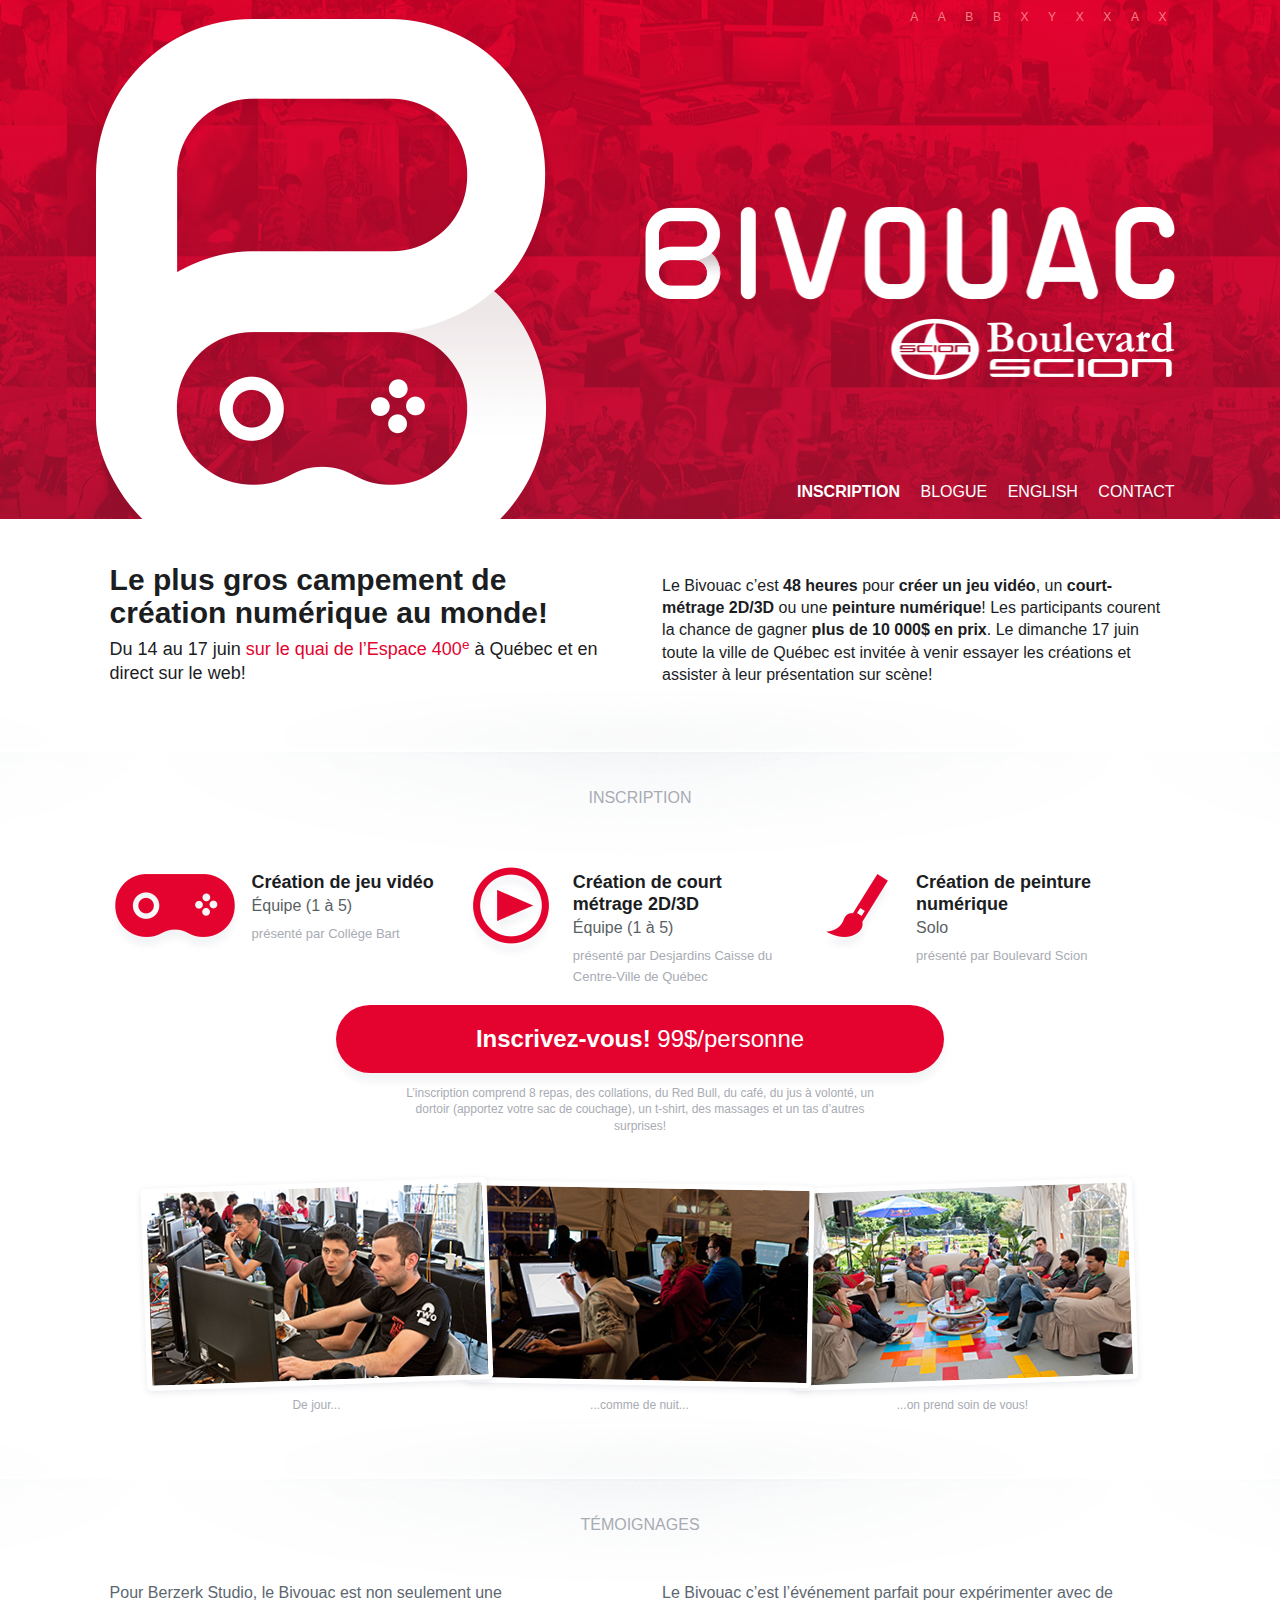
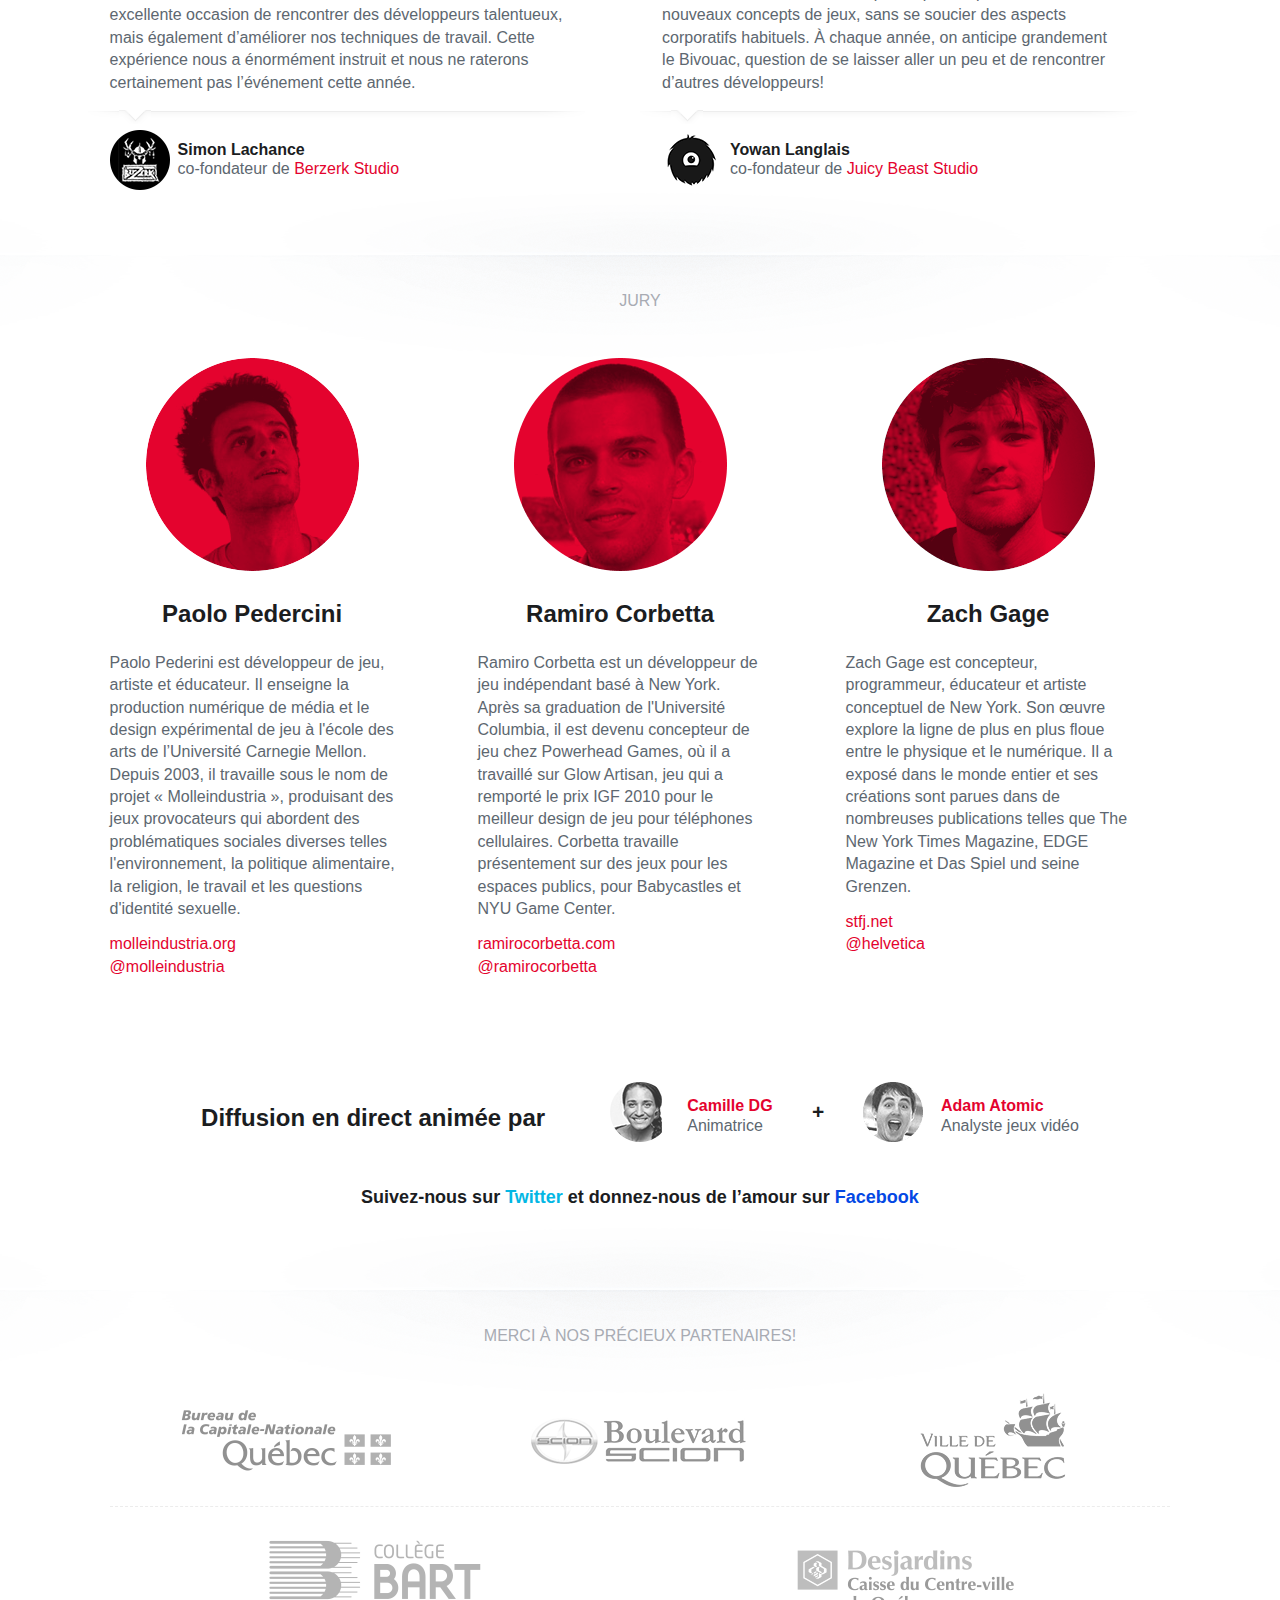
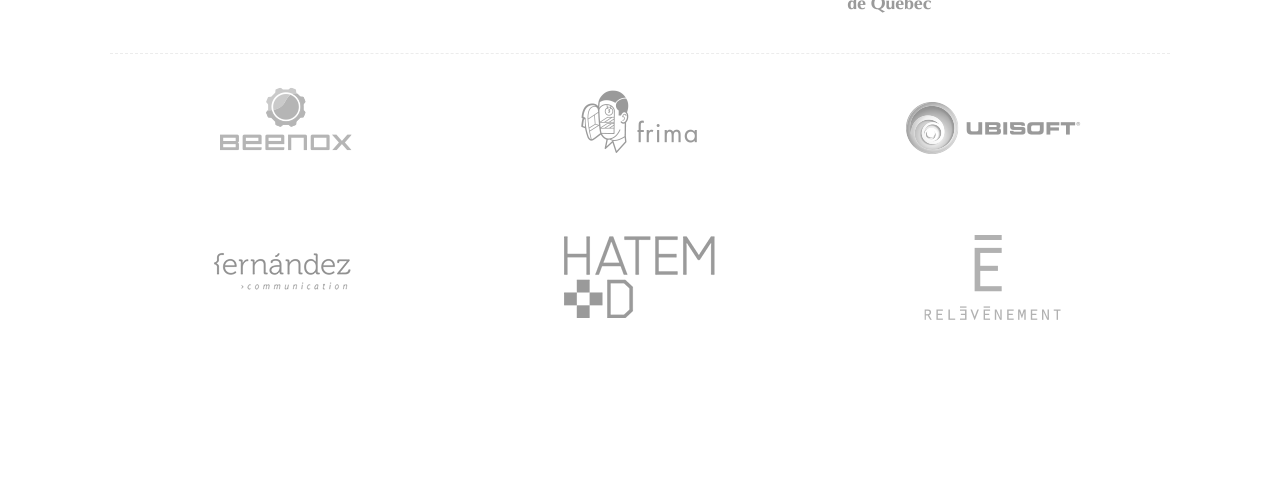
==== index.html @ 8707382c "Add & link scripts.min.js" ====
<!DOCTYPE html>
<!--[if IE 7]><html lang="fr" class="ie7"><![endif]-->
<!--[if gt IE 7]><html lang="fr"><![endif]-->
<!--[if !IE]><!--><html lang="fr"><!-- <![endif]-->
  <head>
    <script>
      // http://www.quirksmode.org/js/cookies.html#script
      function writeCookie(a,b,c){if(c){var d=new Date;d.setTime(d.getTime()+c*24*60*60*1e3);var e="; expires="+d.toGMTString()}else var e="";document.cookie=a+"="+b+e+"; path=/"}function readCookie(a){var b=a+"=",c=document.cookie.split(";");for(var d=0;d<c.length;d++){var e=c[d];while(e.charAt(0)==" ")e=e.substring(1,e.length);if(e.indexOf(b)==0)return e.substring(b.length,e.length)}}

      if (location.search.indexOf('locale=fr') > -1) {
        writeCookie('lang', 'fr', 500)
        location.href = '/'
      } else if (readCookie('lang') == 'en') {
        location.href = '/en'
      }
    </script>
    <meta charset="utf-8">
    <title>Bivouac Boulevard Scion</title>
    <meta property="og:title" content="Bivouac Boulevard Scion">
    <meta property="og:image" content="http://www.bivouacurbain.com/images/opengraph-logo.png">
    <meta property="og:description" content="Le plus gros campement de création numérique au monde!">
    <meta name="description" content="48 heures pour créer un jeu vidéo, un court-métrage 2D/3D ou une peinture numérique et courir la chance de gagner plus de 10 000 en prix.">
    <meta name="viewport" content="width=device-width,minimum-scale=1,maximum-scale=1">
    <link rel="stylesheet" href="css/styles.css">
    <link rel="shortcut icon" href="favicon.png">
    <script src="http://use.typekit.com/xyj6mgi.js"></script>
    <script>try{Typekit.load();}catch(e){}</script>
    <!--[if lte IE 8]><script type="text/javascript" src="js/modernizr.js"></script><![endif]-->
  </head>
  <body itemscope itemtype="http://schema.org/Event">

    <header>
      <div class="wrap">
        <div class="height-hack"></div>
        <figure><img itemprop="image" src="images/bivouac-logo.png" alt="Bivouac Boulevard Scion"></figure>
        <h1 itemprop="name"><img src="images/bivouac-boulevard-scion.png" alt="Bivouac Boulevard Scion"></h1>
        <nav>
          <ul>
            <li><a href="#inscription">Inscription</a></li>
            <li><a href="http://blog.bivouacurbain.com">Blogue</a></li>
            <li><a href="en/">English</a></li>
            <li><a href="mailto:plehoux@gmail.com">Contact</a></li>
          </ul>
        </nav>
      </div>
    </header>

    <section id="intro" itemprop="description">
      <div class="wrap">
        <div class="col col-2">
          <strong>Le plus gros campement de création numérique au monde!</strong>
            Du <time itemprop="startDate" datetime="2012-06-14T17:00-04:00">14</time>
            au <time itemprop="endDate" datetime="2012-06-17T12:00-04:00">17 juin</time>
            <span itemprop="location" itemscope itemtype="http://schema.org/Place">
              <a itemprop="maps" href="http://maps.google.com/maps/place?cid=9473829206945049037">
                sur le quai de l’<span itemprop="name">Espace 400<sup>e</sup></span>
              </a> à
              <span itemprop="address" itemscope itemtype="http://schema.org/PostalAddress">
                <span itemprop="addressRegion">Québec</span>
              </span>
            </span> et en direct sur le web!
        </div>
        <p class="col col-2">
          Le Bivouac c’est <b>48 heures</b> pour <b>créer un jeu vidéo</b>, un <b>court-métrage 2D/3D</b> ou une <b>peinture numérique</b>! Les participants courent la chance de gagner <b>plus de 10 000$ en prix</b>. Le dimanche 17 juin toute la ville de Québec est invitée à venir essayer les créations et assister à leur présentation sur scène!
        </p>
      </div>
    </section>

    <section id="inscription">
      <div class="wrap">
        <h2>Inscription</h2>
        <ol>
          <li id="game" class="col col-3">
              <h3>Création de jeu vidéo <small>Équipe (1 à 5)</small></h3>
              <span>présenté par Collège Bart</span>
          </li>
          <li id="animation" class="col col-3">
            <h3>Création de court métrage 2D/3D <small>Équipe (1 à 5)</small></h3>
            <span>présenté par Desjardins Caisse du Centre-Ville de Québec</span>
          </li>
          <li id="painting" class="col col-3">
            <h3>Création de peinture numérique <small>Solo</small></h3>
            <span>présenté par Boulevard Scion</span>
          </li>
        </ol>
        <a href="http://bivouac2012.eventbrite.ca/" target="_blank"><strong>Inscrivez-vous!</strong> 99$/personne</a>
        <small>L’inscription comprend 8 repas, des collations, du Red Bull, du café, du jus à volonté, un dortoir (apportez votre sac de couchage), un t-shirt, des massages et un tas d’autres surprises!</small>
        <div id="photos">
          <figure class="col col-3">
            <img src="photos/de-jour.jpg" alt="Bivouac de jour">
            <figcaption>De jour...</figcaption>
          </figure>
          <figure class="col col-3">
            <img src="photos/de-nuit.jpg" alt="Bivouac de nuit">
            <figcaption>...comme de nuit...</figcaption>
          </figure>
          <figure class="col col-3">
            <img src="photos/zone-repos.jpg" alt="La zone de repos 2011">
            <figcaption>...on prend soin de vous!</figcaption>
          </figure>
        </div>
      </div>
    </section>

    <section id="testimonials">
      <div class="wrap">
        <h2>Témoignages</h2>
        <blockquote class="col col-2">
          Pour Berzerk Studio, le Bivouac est non seulement une excellente occasion de rencontrer des développeurs talentueux, mais également d’améliorer nos techniques de travail. Cette expérience nous a énormément instruit et nous ne raterons certainement pas l’événement cette année.
          <div>
            <img src="images/berzerk-studio.png" alt="Berzerk Studio">
            <p>
              <span>Simon Lachance</span>
              co-fondateur de <a href="http://www.berzerk-land.com/">Berzerk Studio</a>
            </p>
          </div>
        </blockquote>
        <blockquote class="col col-2">
          Le Bivouac c’est l’événement parfait pour expérimenter avec de nouveaux concepts de jeux, sans se soucier des aspects corporatifs habituels. À chaque année, on anticipe grandement le Bivouac, question de se laisser aller un peu et de rencontrer d’autres développeurs!
          <div>
            <img src="images/juicy-beast-studio.png" alt="Juicy Beast Studio">
            <p>
              <span>Yowan Langlais</span>
              co-fondateur de <a href="http://www.juicybeast.com/">Juicy Beast Studio</a>
            </p>
          </div>
        </blockquote>
      </div>
    </section>

    <section id="judges">
      <div class="wrap">
        <h2>Jury</h2>
        <figure class="col col-3" itemprop="attendees" itemscope itemtype="http://schema.org/Person">
          <img itemprop="image" src="images/paolo-pedercini.png" alt="Paolo Pedercini">
          <figcaption>
            <h3 itemprop="name">
              <span itemprop="givenName">Paolo</span>
              <span itemprop="familyName">Pedercini</span>
            </h3>
            <p itemprop="description">Paolo Pederini est
              <span itemprop="jobTitle">développeur de jeu, artiste et éducateur</span>.
              Il enseigne la production numérique de média et le design expérimental de jeu à
              <span itemprop="worksFor" itemscope itemtype="http://schema.org/CollegeOrUniversity">
                l'école des arts de <span itemprop="name">l’Université Carnegie Mellon</span></span>.
              Depuis 2003, il travaille sous le nom de projet « Molleindustria », produisant des jeux provocateurs qui abordent des problématiques sociales diverses telles l'environnement, la politique alimentaire, la religion, le travail et les questions d'identité sexuelle.
            </p>
            <a itemprop="url" href="http://molleindustria.org">molleindustria.org</a>
            <a href="http://twitter.com/molleindustria">@molleindustria</a>
          </figcaption>
        </figure>
        <figure class="col col-3" itemprop="attendees" itemscope itemtype="http://schema.org/Person">
          <img itemprop="image" src="images/ramiro-corbetta.png" alt="Ramiro Corbetta">
          <figcaption>
            <h3 itemprop="name">
              <span itemprop="givenName">Ramiro</span>
              <span itemprop="familyName">Corbetta</span>
            </h3>
            <p itemprop="description">
              Ramiro Corbetta est un <span itemprop="jobTitle">développeur de jeu</span> indépendant basé à
              <span itemprop="workLocation" itemscope itemtype="http://schema.org/PostalAddress">
                <span itemprop="addressLocality">New York</span></span>.
              Après sa graduation de
              <span itemprop="alumniOf" itemscope itemtype="http://schema.org/CollegeOrUniversity">
                <span itemprop="name">l'Université Columbia</span></span>,
              il est devenu concepteur de jeu chez Powerhead Games, où il a travaillé sur Glow Artisan, jeu qui a remporté le prix <span itemprop="awards">IGF 2010 pour le meilleur design de jeu pour téléphones cellulaires</span>.
              Corbetta travaille présentement sur des jeux pour les espaces publics, pour Babycastles et NYU Game Center.
            </p>
            <a itemprop="url" href="http://www.ramirocorbetta.com">ramirocorbetta.com</a>
            <a href="http://twitter.com/ramirocorbetta">@ramirocorbetta</a>
          </figcaption>
        </figure>
        <figure class="col col-3" itemprop="attendees" itemscope itemtype="http://schema.org/Person">
          <img itemprop="image" src="images/zach-gage.png" alt="Zach Gage">
          <figcaption>
            <h3 itemprop="name">
              <span itemprop="givenName">Zach</span>
              <span itemprop="familyName">Gage</span>
            </h3>
            <p itemprop="description">
              Zach Gage est <span itemprop="jobTitle">concepteur, programmeur, éducateur et artiste conceptuel</span> de
              <span itemprop="workLocation" itemscope itemtype="http://schema.org/PostalAddress">
                <span itemprop="addressLocality">New York</span></span>.
              Son œuvre explore la ligne de plus en plus floue entre le physique et le numérique. Il a exposé dans le monde entier et ses créations sont parues dans de nombreuses publications telles que The New York Times Magazine, EDGE Magazine et Das Spiel und seine Grenzen.
            </p>
            <a itemprop="url" href="http://stfj.net">stfj.net</a>
            <a href="http://twitter.com/helvetica">@helvetica</a>
          </figcaption>
        </figure>
        <div class="col">
          <span>Diffusion en direct animée par</span>
          <ul>
            <li>
              <img src="images/camille-dg.png" alt="Camille DG">
              <h3><a href="http://camilledg.com/">Camille DG</a> <small>Animatrice</small></h3>
            </li>
            <li>
              <img src="images/adam-atomic.png" alt="Adam Atomic">
              <h3><a href="http://www.adamatomic.com/">Adam Atomic</a> <small>Analyste jeux vidéo</small></h3>
            </li>
          </ul>
        </div>
        <p class="social">Suivez-nous sur <a href="http://twitter.com/bivouacurbain" class="tw">Twitter</a> et donnez-nous de l’amour sur <a href="https://www.facebook.com/Bivouacurbain" class="fb">Facebook</a></p>
      </div>
    </section>

    <section id="sponsors">
      <div class="wrap">
        <h2>Merci à nos précieux partenaires!</h2>
        <ul class="first">
          <li><a href="http://www.bcn.gouv.qc.ca/"><img data-id="1" src="images/sponsors/bureau-quebec.png" alt="Bureau de la Capitale-Nationale"></a></li>
          <li><a href="http://www.boulevardscion.com/"><img data-id="2" src="images/sponsors/boulevard-scion.png" alt="Boulevard Scion"></a></li>
          <li><a href="http://www.ville.quebec.qc.ca/"><img data-id="3" src="images/sponsors/ville-quebec.png" alt="Ville de Québec"></a></li>
        </ul>
        <ul class="second">
          <li><a href="http://www.bart.qc.ca/"><img data-id="4" src="images/sponsors/college-bart.png" alt="Collège Bart"></a></li>
          <li><a href="http://www.desjardins.com/fr/"><img data-id="5" src="images/sponsors/desjardins.png" alt="Desjardins Caisse du Centre-Ville de Québec"></a></li>
        </ul>
        <ul class="third">
          <li><a href="http://www.beenox.com/fr"><img data-id="6" src="images/sponsors/beenox.png" alt="Beenox"></a></li>
          <li><a href="http://frimastudio.com/fr"><img data-id="7" src="images/sponsors/frima.png" alt="Frima"></a></li>
          <li><a href="http://www.ubi.com/frca/"><img data-id="8" src="images/sponsors/ubisoft.png" alt="Ubisoft"></a></li>
          <!-- <li><a href="http://www.cegep-matane.qc.ca/"><img data-id="9" src="images/sponsors/cegep-matane.png" alt="Cégep de Matane"></a></li> -->
          <li><a href="http://www.fernandezcom.ca/"><img data-id="10" src="images/sponsors/fernandez.png" alt="Fernandez"></a></li>
          <li><a href="http://www.hatem.ca/"><img data-id="11" src="images/sponsors/hatem.png" alt="Hatem+D"></a></li>
          <li><a href="http://relevenement.com/"><img data-id="12" src="images/sponsors/relevenement.png" alt="Relèvénement"></a></li>
          <!-- <li><a href="http://www.osullivan-quebec.qc.ca/"><img data-id="13" src="images/sponsors/osullivan.png" alt="Collège O’Sullivan"></a></li> -->
        </ul>
      </div>
    </section>

    <!--[if !IE]><!--><script>(function(){
      window.scrollTo(0, 1)
      if('ontouchend' in window || !navigator.userAgent.match('WebKit'))return;[
        '//ajax.googleapis.com/ajax/libs/jquery/1.7.1/jquery.min.js',
        'js/scripts.min.js'
      ].forEach(function(s){document.write('<script src='+s+'><\/script>')})
    })()</script><!--<![endif]-->

    <script type="text/javascript">
      var _gaq = _gaq || [];
      _gaq.push(['_setAccount', 'UA-7219624-2']);
      _gaq.push(['_trackPageview']);
      (function() {
        var ga = document.createElement('script'); ga.type = 'text/javascript'; ga.async = true;
        ga.src = ('https:' == document.location.protocol ? 'https://ssl' : 'http://www') + '.google-analytics.com/ga.js';
        var s = document.getElementsByTagName('script')[0]; s.parentNode.insertBefore(ga, s);
      })();
    </script>
  </body>
</html>
---- css/styles.css ----
article,
aside,
canvas,
details,
figcaption,
figure,
footer,
header,
hgroup,
menu,
nav,
section,
summary {
  display: block;
}
fieldset,
input,
select,
button,
textarea,
figure {
  margin: 0;
  font-size: 100%;
  max-width: 100%;
}
fieldset,
legend,
a img {
  padding: 0;
  border: 0;
}
time {
  display: inline;
}
body {
  margin: 0;
}
a {
  text-decoration: none;
}
-moz-document url-prefix() a:active {
  outline: 0;
}
[tabindex]:not(a) {
  outline: 0;
}
ul {
  padding: 0;
}
h1,
h2,
h3,
h4 {
  text-rendering: optimizeLegibility;
}
sub,
sup {
  font-size: 75%;
  line-height: 0;
  position: relative;
  vertical-align: baseline;
}
sup {
  top: -0.5em;
}
sub {
  bottom: -0.25em;
}
address {
  font-style: normal;
}
.clear:after {
  content: '';
  display: block;
  clear: both;
}
.clear {
  zoom: 1;
}
.shy {
  position: absolute;
  left: -9999px;
}
.inline-block {
  display: inline-block;
  *display: inline;
  zoom: 1;
  margin-right: -4px;
}
* {
  -webkit-box-sizing: border-box;
  -moz-box-sizing: border-box;
  box-sizing: border-box;
}
html {
  font-size: 62.5%;
  height: 100%;
}
body {
  font-size: 16px;
  font-size: 1.6rem;
  -webkit-hyphens: auto;
  -webkit-hyphenate-limit-before: 3;
  -webkit-hyphenate-limit-after: 5;
}
body,
legend,
input,
textarea,
button {
  font-family: 'pt-sans', 'Helvetica Neue', 'Arial', 'sans-serif';
  line-height: 1.4;
  color: #5d6770;
}
a:link,
a:visited {
  color: #e4032e;
}
a:focus,
a:hover {
  color: #e4032e;
  text-decoration: underline;
}
p,
ul,
ol,
dl,
blockquote,
table,
figure {
  margin: 0.8em 0;
}
.clearfix:after,
.wrap:after,
ol:after,
#testimonials blockquote div:after,
#judges div.col:after,
#sponsors ul:after {
  display: block;
  content: '';
  clear: both;
}
.newline:after,
#judges figure a:after {
  content: '\A';
  white-space: pre;
}
::selection {
  color: #fff;
  background-color: #e4032e;
}
::moz-selection {
  color: #fff;
  background-color: #e4032e;
}
hgroup > :first-child {
  margin-bottom: 0.3em;
}
hgroup > :first-child + * {
  margin-top: 0.3em;
}
h1,
h2,
h3,
h4 {
  line-height: 1.1;
}
h1 {
  color: #1b1d1f;
  font-size: 32px;
  font-size: 3.2rem;
  margin: 0;
}
h2 {
  color: #a8abb3;
  font-size: 16px;
  font-size: 1.6rem;
  font-weight: 300;
  text-transform: uppercase;
  text-align: center;
  padding: 0 0 3em;
  margin: 0;
}
h3 {
  color: #1b1d1f;
  font-size: 24px;
  font-size: 2.4rem;
  margin: 1em 0;
}
.wrap {
  position: relative;
  max-width: 1105px;
  margin: 0 auto;
}
section {
  position: relative;
  padding: 2.75em 0 3.65em;
}
section:before {
  z-index: -1;
  display: block;
  content: '';
  position: absolute;
  top: -55px;
  left: 0;
  width: 100%;
  height: 165px;
  background: url("../images/fold.png") center top repeat;
}
ul,
ol {
  margin: 0;
  padding: 0;
}
li {
  list-style-type: none;
  display: inline;
}
.dark {
  color: #1b1d1f;
}
.col {
  float: left;
  margin: 0;
  padding: 0 2%;
}
.col-2 {
  width: 50%;
}
.col-3 {
  width: 33.3%;
}
header {
  position: relative;
  overflow: hidden;
  background: #e4032e url("../images/header-bg.png") center bottom repeat;
  background: -webkit-linear-gradient(top, rgba(228,3,46,0.20), rgba(50,64,79,0.20)), url("../images/header-bg.png") center bottom repeat, #e4032e;
}
header ::selection {
  background-color: #000;
}
header ::moz-selection {
  background-color: #000;
}
header a:link,
header a:visited {
  color: #fff;
}
header a:focus,
header a:link:hover {
  color: #fff;
}
header .wrap {
  position: relative;
}
header .height-hack {
  padding: 47% 0 0;
}
header figure {
  position: absolute;
  left: 0;
  bottom: -61px;
  margin: 0;
  width: 42.171945701%;
  max-width: 466px;
}
header figure img {
  display: block;
  width: 100%;
}
header figure .key {
  position: absolute;
  display: block;
  width: 19px;
  height: 19px;
  border-radius: 19px;
  -moz-border-radius: 19px;
}
header figure .key:nth-child(2) {
  bottom: 32.5%;
  right: 31.6%;
}
header figure .key:nth-child(3) {
  bottom: 29.3%;
  right: 27.9%;
}
header figure .key:nth-child(4) {
  bottom: 26.3%;
  right: 31.6%;
}
header figure .key:nth-child(5) {
  bottom: 29.3%;
  right: 35.4%;
}
header h1 {
  position: absolute;
  bottom: 132px;
  right: 18px;
  width: 50%;
  max-width: 530px;
}
header h1 img {
  width: 100%;
}
header nav {
  position: absolute;
  bottom: 1em;
  right: 18px;
  text-transform: uppercase;
}
header nav li:first-child {
  font-weight: 700;
}
header nav li + li {
  margin: 0 0 0 1em;
}
header nav li a {
  padding-bottom: 1em;
  -webkit-transition: padding 0.1s;
  -moz-transition: padding 0.1s;
  -ms-transition: padding 0.1s;
  -o-transition: padding 0.1s;
  transition: padding 0.1s;
}
header nav li a:hover,
header nav li a:focus {
  border-bottom: 3px solid #fff;
  padding-bottom: 0.875em;
  text-decoration: none;
}
header .hint {
  position: absolute;
  top: 5px;
  right: 18px;
  opacity: 0.9;
}
header .hint li {
  display: block;
  float: left;
  width: 24px;
  height: 24px;
  line-height: 24px;
  color: #ff8a8a;
  font-size: 12px;
  font-size: 1.2rem;
  text-align: center;
  border-radius: 24px;
  -moz-border-radius: 24px;
}
header .hint li.valid {
  background-color: #fff;
  color: #e4032e;
}
header .hint li + li {
  margin: 0 0 0 0.3em;
}
#intro {
  color: #1b1d1f;
}
#intro:before,
#intro:after {
  display: none;
}
#intro div.col {
  display: block;
  font-size: 18px;
  font-size: 1.8rem;
  line-height: 1.3;
  font-weight: 400;
}
#intro div.col strong {
  display: block;
  padding: 0 1.5em 0.3em 0;
  font-size: 30px;
  font-size: 3rem;
  font-weight: 700;
  line-height: 1.1;
}
#intro p {
  padding-top: 0.7em;
  padding-right: 2em;
}
#inscription ol,
#registration ol {
  padding: 0 2%;
  -webkit-hyphens: none;
  -moz-hyphens: none;
  -ms-hyphens: none;
  -o-hyphens: none;
  hyphens: none;
}
#inscription li,
#registration li {
  float: left;
  font-size: 18px;
  font-size: 1.8rem;
  line-height: 1.2;
  color: #1b1d1f;
  font-weight: 700;
  padding: 1em 2em 0;
}
#inscription li h3,
#registration li h3 {
  font-size: 18px;
  font-size: 1.8rem;
  line-height: 1.2;
  padding: 0;
  margin: 0;
}
#inscription li h3 small,
#registration li h3 small {
  font-size: 16px;
  font-size: 1.6rem;
  line-height: 1.5;
  color: #5a5f65;
  display: block;
  font-weight: 400;
  margin-bottom: 0.25em;
}
#inscription li span,
#registration li span {
  color: #a8abb3;
  font-size: 13px;
  font-size: 1.3rem;
  font-weight: 400;
}
#inscription #game,
#registration #game {
  height: 97px;
  padding-left: 142px;
  padding-right: 0;
  background: url("../images/video-game.png") left top no-repeat;
}
#inscription #animation,
#registration #animation {
  height: 103px;
  padding-left: 110px;
  background: url("../images/animation.png") left top no-repeat;
}
#inscription #painting,
#registration #painting {
  height: 97px;
  padding-left: 100px;
  background: url("../images/paint.png") left top no-repeat;
}
#inscription a,
#registration a {
  display: block;
  width: 55%;
  margin: 2em auto 0;
  color: #fff;
  font-size: 24px;
  font-size: 2.4rem;
  text-align: center;
  padding: 0.7em 0;
  background-color: #e4032e;
  border-radius: 65px;
  -moz-border-radius: 65px;
  -webkit-box-shadow: 0 9px 7px rgba(27,42,78,0.05);
  -moz-box-shadow: 0 9px 7px rgba(27,42,78,0.05);
  -ms-box-shadow: 0 9px 7px rgba(27,42,78,0.05);
  -o-box-shadow: 0 9px 7px rgba(27,42,78,0.05);
  box-shadow: 0 9px 7px rgba(27,42,78,0.05);
  -webkit-transition: all 0.1s ease;
  -moz-transition: all 0.1s ease;
  -ms-transition: all 0.1s ease;
  -o-transition: all 0.1s ease;
  transition: all 0.1s ease;
}
#inscription a:hover,
#registration a:hover,
#inscription a:focus,
#registration a:focus {
  width: 58%;
  background-color: #ec0f39;
  text-decoration: none;
}
#inscription .wrap > small,
#registration .wrap > small,
#inscription figcaption,
#registration figcaption {
  display: block;
  width: 55%;
  margin: 0 auto;
  color: #a8abb3;
  font-size: 12px;
  font-size: 1.2rem;
  text-align: center;
  padding: 1em 5em 0;
}
#inscription #photos,
#registration #photos {
  padding: 3em 0 0;
}
#inscription figure,
#registration figure {
  padding: 0 1%;
  position: relative;
}
#inscription figure img,
#registration figure img {
  display: block;
  width: 100%;
  max-width: 360px;
  margin: 0 auto;
  border: solid 5px #fff;
  border-radius: 5px;
  -webkit-box-shadow: 0 2px 7px rgba(27,42,78,0.10);
}
#inscription figure figcaption,
#registration figure figcaption {
  width: 100%;
}
#inscription figure:nth-child(1),
#registration figure:nth-child(1) {
  z-index: 2;
  position: relative;
  left: 45px;
}
#inscription figure:nth-child(1) img,
#registration figure:nth-child(1) img {
  -webkit-transform: rotate(-2deg);
}
#inscription figure:nth-child(2) img,
#registration figure:nth-child(2) img {
  -webkit-transform: rotate(1deg);
}
#inscription figure:nth-child(3),
#registration figure:nth-child(3) {
  z-index: -1;
  position: relative;
  left: -45px;
}
#inscription figure:nth-child(3) img,
#registration figure:nth-child(3) img {
  -webkit-transform: rotate(-2deg);
}
#testimonials blockquote {
  position: relative;
  padding-right: 4.6em;
  background: url("../images/blockquote-bg.png") left bottom no-repeat;
  -webkit-background-size: 90% 79px;
  -moz-background-size: 90% 79px;
  -ms-background-size: 90% 79px;
  -o-background-size: 90% 79px;
  background-size: 90% 79px;
}
#testimonials blockquote:after {
  position: absolute;
  left: 31px;
  bottom: 60px;
  content: url("../images/blockquote-arrow.png");
}
#testimonials blockquote div {
  padding: 2.25em 0 0;
}
#testimonials blockquote img,
#testimonials blockquote p {
  float: left;
  margin: 0;
}
#testimonials blockquote p {
  padding: 0.75em 0 0 0.5em;
}
#testimonials blockquote span {
  display: block;
  line-height: 1;
  font-weight: 700;
  color: #1b1d1f;
}
#judges figure {
  padding-right: 5.5%;
  text-align: center;
}
#judges figure p,
#judges figure a {
  display: block;
  text-align: left;
}
#judges div.col {
  color: #1b1d1f;
  padding-top: 5.5em;
  float: none;
  clear: left;
  margin: 0 auto;
  text-align: center;
}
#judges div.col span {
  font-size: 24px;
  font-size: 2.4rem;
  font-weight: 700;
  padding: 0.5em 0 0;
}
#judges div.col ul,
#judges div.col li {
  display: inline-block;
  text-align: left;
}
#judges div.col ul {
  padding: 0 0 0 3.75em;
}
#judges div.col li {
  position: relative;
  top: 1em;
}
#judges div.col li + li {
  position: relative;
  padding: 0 0 0 5.4em;
}
#judges div.col li + li:after {
  display: block;
  content: '+';
  position: absolute;
  top: 50%;
  left: 35px;
  font-weight: 700;
  font-size: 21px;
  font-size: 2.1rem;
  line-height: 0;
}
#judges div.col h3 {
  margin: 0;
  float: left;
  font-size: 16px;
  font-size: 1.6rem;
  line-height: 1.25;
  padding: 0.85em 0 0 1.1em;
}
#judges div.col small {
  display: block;
  color: #5d6770;
  font-weight: 400;
  font-size: 16px;
  font-size: 1.6rem;
}
#judges div.col img {
  float: left;
}
#judges .social {
  clear: left;
  font-size: 18px;
  font-size: 1.8rem;
  font-weight: 700;
  color: #1b1d1f;
  text-align: center;
  padding: 2em 0 0;
}
#judges .tw {
  color: #03b7e4;
}
#judges .fb {
  color: #0348e4;
}
#sponsors {
  padding-bottom: 180px;
}
#sponsors ul {
  margin: 0 2%;
  padding: 33px 0 13px;
}
#sponsors ul [data-id] {
  position: relative;
}
#sponsors ul [data-id="1"] {
  top: 17px;
}
#sponsors ul [data-id="2"] {
  top: 24px;
}
#sponsors ul [data-id="3"] {
  top: 0;
}
#sponsors ul [data-id="4"] {
  top: 0;
}
#sponsors ul [data-id="5"] {
  top: 10px;
}
#sponsors ul [data-id="6"] {
  top: 0;
}
#sponsors ul [data-id="7"] {
  top: 3px;
}
#sponsors ul [data-id="8"] {
  top: 14px;
}
#sponsors ul [data-id="9"] {
  top: 27px;
}
#sponsors ul [data-id="10"] {
  top: 62px;
}
#sponsors ul [data-id="11"] {
  top: 49px;
}
#sponsors ul [data-id="12"] {
  top: 47px;
}
#sponsors ul [data-id="13"] {
  top: 49px;
}
#sponsors ul + ul {
  border-top: 1px dashed #ececec;
}
#sponsors .first {
  padding-top: 0;
}
#sponsors .first li {
  width: 33.3%;
}
#sponsors .second li {
  width: 50%;
}
#sponsors .third li {
  width: 33.3%;
}
#sponsors li {
  height: 100px;
  float: left;
}
#sponsors a {
  display: block;
  width: 90%;
  margin: 0 auto;
}
#sponsors img {
  display: block;
  max-width: 100%;
  margin: 0 auto;
}
.playing {
  height: 525px;
  padding: 0;
}
.playing .height-hack {
  display: none;
}
.playing .wrap {
  height: 100%;
}
.playing h1,
.playing nav,
.playing .hint {
  opacity: 0;
  -webkit-transition: opacity 0.4s ease-out;
  -moz-transition: opacity 0.4s ease-out;
  -ms-transition: opacity 0.4s ease-out;
  -o-transition: opacity 0.4s ease-out;
  transition: opacity 0.4s ease-out;
}
.score,
.score-increment {
  position: absolute;
  bottom: 5px;
  left: 10px;
  color: #fff;
  font-size: 22px;
  font-size: 2.2rem;
  font-weight: 700;
}
.score-increment {
  bottom: 25px;
  left: 56px;
  -webkit-transition: bottom 0.4s ease-out, opacity 0.4s ease-out;
  -moz-transition: bottom 0.4s ease-out, opacity 0.4s ease-out;
  -ms-transition: bottom 0.4s ease-out, opacity 0.4s ease-out;
  -o-transition: bottom 0.4s ease-out, opacity 0.4s ease-out;
  transition: bottom 0.4s ease-out, opacity 0.4s ease-out;
}
.score-increment.animate {
  bottom: 75px;
  opacity: 0;
}
.ship {
  width: 466px;
  -webkit-transition: -webkit-transform 0.4s ease-out;
  -moz-transition: -moz-transform 0.4s ease-out;
  -ms-transition: -ms-transform 0.4s ease-out;
  -o-transition: -o-transform 0.4s ease-out;
  transition: transform 0.4s ease-out;
  -webkit-transform: rotate(-90deg) scale(0.3) translate3d(-560px, 0, 0);
  -moz-transform: rotate(-90deg) scale(0.3) translateX(-560px);
  -ms-transform: rotate(-90deg) scale(0.3) translateX(-560px);
  -o-transform: rotate(-90deg) scale(0.3) translateX(-560px);
  transform: rotate(-90deg) scale(0.3) translateX(-560px);
}
.ship img {
  -webkit-transform: translate3d(0, 0, 0);
  -moz-transform: translateX(0);
  -ms-transform: translateX(0);
  -o-transform: translateX(0);
  transform: translateX(0);
}
.ship .bullet {
  position: absolute;
  top: 50%;
  left: 80%;
  display: block;
  width: 125px;
  height: 20px;
  background-color: #fff;
  margin: -20px 0 0 0;
  border-radius: 20px;
  -moz-border-radius: 20px;
}
.enemies {
  position: relative;
  width: 700px;
  margin: 0 auto;
}
.enemy {
  display: block;
  width: 60px;
  height: 60px;
  float: left;
  margin: 5px 3px;
  background: url("../images/enemies.spr.png") left top no-repeat;
  -webkit-transform: scale(1);
  -moz-transform: scale(1);
  -ms-transform: scale(1);
  -o-transform: scale(1);
  transform: scale(1);
  -webkit-transition: -webkit-transform 0.3s ease-in-out;
  -moz-transition: -moz-transform 0.3s ease-in-out;
  -ms-transition: -ms-transform 0.3s ease-in-out;
  -o-transition: -o-transform 0.3s ease-in-out;
  transition: transform 0.3s ease-in-out;
}
.enemy.hidden {
  -webkit-transform: scale(0);
  -moz-transform: scale(0);
  -ms-transform: scale(0);
  -o-transform: scale(0);
  transform: scale(0);
}
.enemy.paolo {
  background-position: 0 0;
}
.enemy.paolo.dead {
  background-position: 0 -60px;
}
.enemy.ramiro {
  background-position: -60px 0;
}
.enemy.ramiro.dead {
  background-position: -60px -60px;
}
.enemy.zach {
  background-position: -120px 0;
}
.enemy.zach.dead {
  background-position: -120px -60px;
}
.enemy.dead {
  position: relative;
  top: 75px;
  opacity: 0;
  -webkit-transition: top 0.4s ease-in-out, opacity 0.4s ease-out;
  -moz-transition: top 0.4s ease-in-out, opacity 0.4s ease-out;
  -ms-transition: top 0.4s ease-in-out, opacity 0.4s ease-out;
  -o-transition: top 0.4s ease-in-out, opacity 0.4s ease-out;
  transition: top 0.4s ease-in-out, opacity 0.4s ease-out;
}
.end-game {
  position: absolute;
  top: 124px;
  font-size: 38px;
  font-size: 3.8rem;
  color: #fff;
  text-align: center;
  width: 100%;
  -webkit-transition: top 0.4s ease-out, opacity 0.4s ease-out;
  -moz-transition: top 0.4s ease-out, opacity 0.4s ease-out;
  -ms-transition: top 0.4s ease-out, opacity 0.4s ease-out;
  -o-transition: top 0.4s ease-out, opacity 0.4s ease-out;
  transition: top 0.4s ease-out, opacity 0.4s ease-out;
}
.end-game > span {
  font-size: 128px;
  font-size: 12.8rem;
  line-height: 128px;
  font-weight: 700;
}
.end-game p {
  margin: 0;
}
.end-game .social-share {
  position: relative;
  top: 8px;
  left: 50%;
  margin-left: -85px;
  -webkit-transition: top 0.5s ease-out, opacity 0.5s ease-out;
  -moz-transition: top 0.5s ease-out, opacity 0.5s ease-out;
  -ms-transition: top 0.5s ease-out, opacity 0.5s ease-out;
  -o-transition: top 0.5s ease-out, opacity 0.5s ease-out;
  transition: top 0.5s ease-out, opacity 0.5s ease-out;
}
.end-game .social-share * {
  float: left;
}
.end-game .social-share.hidden {
  top: -35px;
  opacity: 0;
}
.end-game.hidden {
  top: 175px;
  opacity: 0;
}
.ie7 .col-2 {
  width: 45%;
}
.ie7 .col-3 {
  width: 25%;
}
.ie7 #inscription .col-3,
.ie7 #registration .col-3 {
  width: 20%;
}
.ie7 #testimonials blockquote {
  width: 40%;
}
.ie7 #judges div.col ul {
  text-align: center;
}
.ie7 #judges div.col li {
  display: inline;
}
@media (max-width: 960px) {
  .wrap {
    min-width: 730px;
  }
  #intro div.col {
    padding-right: 0.9em;
  }
  #intro p {
    padding-right: 1.9em;
  }
  #inscription #game,
  #registration #game {
    padding-left: 100px;
    background-size: 90px;
    width: 35%;
  }
  #inscription #animation,
  #registration #animation {
    padding-left: 73px;
    background-size: 60px;
    width: 32%;
  }
  #inscription #painting,
  #registration #painting {
    padding-left: 65px;
    float: right;
    width: 33%;
    background-size: 48px;
  }
  #inscription #game,
  #registration #game,
  #inscription #animation,
  #registration #animation,
  #inscription #painting,
  #registration #painting {
    background-position: 0 5px;
    padding-right: 0;
  }
  #testimonials blockquote {
    padding-right: 1em;
  }
  #judges img {
    max-width: 200px;
  }
  #judges figure {
    padding-right: 1%;
  }
  #sponsors .wrap {
    width: 99%;
  }
}
@media (max-width: 730px) {
  html {
    font-size: 9px;
  }
  body {
    line-height: 1.5;
  }
  .wrap {
    min-width: 460px;
  }
  .col-2,
  .col-3 {
    width: 100%;
  }
  header figure {
    display: none;
  }
  header .hint {
    display: none;
  }
  header h1 {
    width: 80%;
    top: 10%;
    bottom: auto;
    margin: 0 auto;
  }
  header nav li a:hover,
  header nav li a:focus {
    padding-bottom: 0.95em;
  }
  section:before {
    position: absolute;
    top: -75px;
    left: 0;
    width: 288px;
    height: 192px;
    background: url("../images/side-fold.png") -144px top no-repeat;
    -webkit-background-size: 100%;
  }
  section:after {
    z-index: -1;
    display: block;
    content: '';
    position: absolute;
    top: -75px;
    right: 0;
    width: 288px;
    height: 192px;
    background: url("../images/side-fold.png") 144px top no-repeat;
    -webkit-background-size: 100%;
  }
  #inscription #game,
  #registration #game,
  #inscription #animation,
  #registration #animation,
  #inscription #painting,
  #registration #painting {
    padding-left: 105px;
    width: 100%;
  }
  #inscription #animation,
  #registration #animation {
    position: static;
    left: 0;
    background-position: 14px 10px;
  }
  #inscription #painting,
  #registration #painting {
    float: left;
    background-position: 20px 10px;
  }
  #inscription a,
  #registration a {
    width: 94.5%;
  }
  #inscription a:hover,
  #registration a:hover,
  #inscription a:focus,
  #registration a:focus {
    width: 94.5%;
  }
  #inscription .wrap > small,
  #registration .wrap > small {
    width: 96%;
  }
  #inscription figure,
  #registration figure {
    left: 0 !important;
  }
  #inscription figure img,
  #registration figure img {
    -webkit-transform: rotate(0) !important;
  }
  #inscription figure + figure,
  #registration figure + figure {
    padding-top: 2em;
  }
  #testimonials blockquote img {
    width: 42px;
  }
  #testimonials blockquote div {
    height: 96px;
  }
  #testimonials blockquote p {
    padding-top: 0.5em;
  }
  #testimonials blockquote:after {
    left: 18px;
  }
  #testimonials blockquote + blockquote {
    padding-top: 3em;
  }
  #judges h3 {
    text-align: center;
  }
  #judges figure + figure {
    padding-top: 3em;
  }
  #judges img {
    display: block;
    max-width: 150px;
    margin: 0 auto;
  }
  #judges div.col {
    float: none;
    clear: both;
  }
  #judges div.col span {
    display: block;
    width: 100%;
    text-align: center;
  }
  #judges div.col h3 {
    padding-top: 0.5em;
    text-align: left;
  }
  #judges div.col ul {
    padding-left: 0;
  }
  #judges div.col li img {
    width: 42px;
  }
  #sponsors .first li {
    width: 50%;
  }
  #sponsors .first li:nth-child(3) {
    width: 100%;
  }
  #sponsors .third li {
    width: 50%;
  }
}
@media (max-width: 460px) {
  .wrap {
    width: 90%;
    min-width: inherit;
  }
  .col {
    padding-left: 0 !important;
    padding-right: 0 !important;
  }
  section {
    padding-top: 1.75em;
  }
  header {
    background: #e4032e -webkit-linear-gradient(top, rgba(228,3,46,0.20), rgba(50,64,79,0.20));
  }
  header .height-hack {
    padding: 70% 0 0;
  }
  header h1 {
    top: 25%;
  }
  #intro div.col {
    display: block;
    font-size: 18px;
    font-size: 1.8rem;
    line-height: 1.4;
    font-weight: 400;
  }
  #intro div.col strong {
    display: block;
    padding: 0 1.5em 0.5em 0;
    font-size: 24px;
    font-size: 2.1rem;
    font-weight: 700;
    line-height: 1.3;
  }
  #inscription a,
  #registration a {
    font-size: 18px;
    font-size: 1.8rem;
  }
  #inscription .wrap > small,
  #registration .wrap > small {
    padding: 1em 1em 0;
  }
  #inscription li,
  #registration li {
    padding-left: 105px !important;
  }
  #testimonials blockquote:after {
    left: 5px;
  }
  #judges div.col {
    width: 100%;
    float: none;
  }
  #judges div.col span {
    font-size: 22px;
    font-size: 2.2rem;
  }
  #judges div.col h3 {
    padding-left: 0.3em;
  }
  #judges div.col ul {
    width: 100%;
  }
  #judges div.col li img {
    width: 42px;
  }
  #judges div.col li + li {
    float: right;
    padding-left: 0;
  }
  #judges div.col li + li:after {
    display: none;
  }
}
@media (max-width: 348px) {
  header nav li + li {
    margin: 0 0 0 0.3em;
  }
}
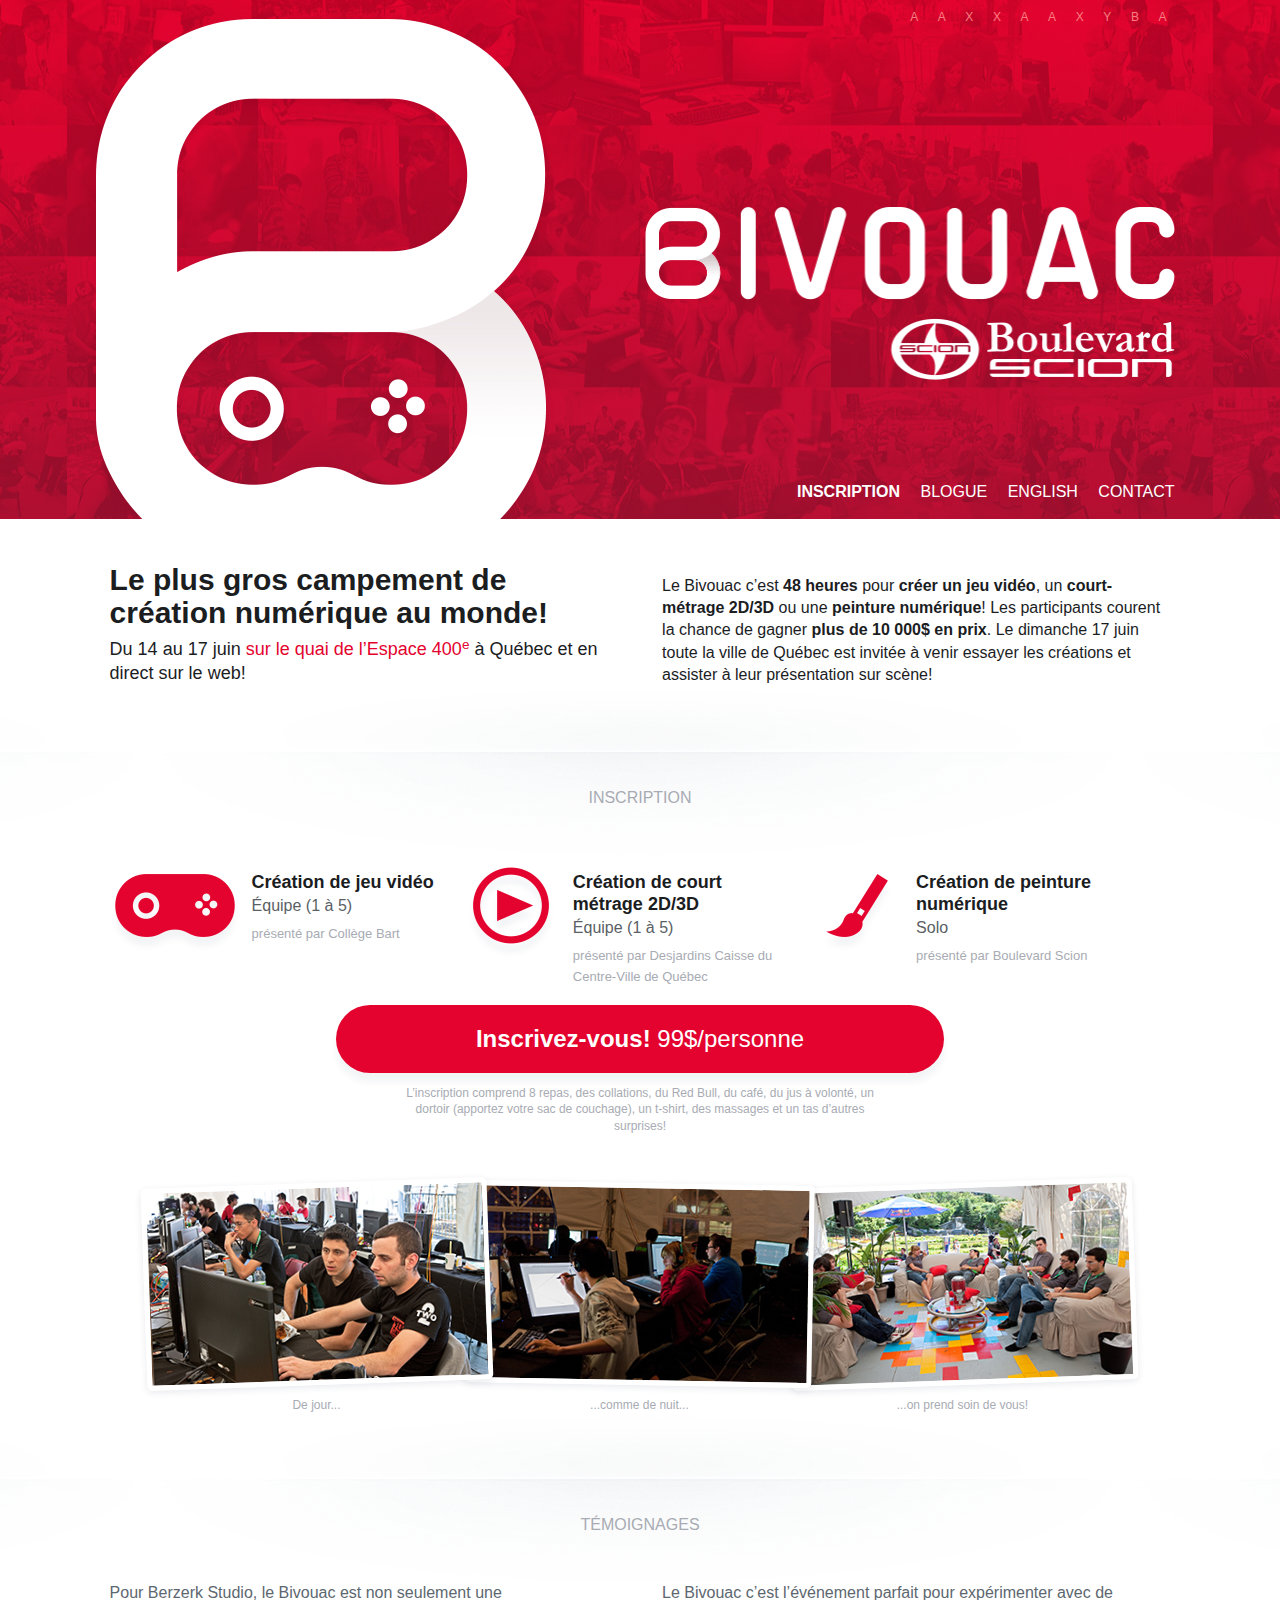
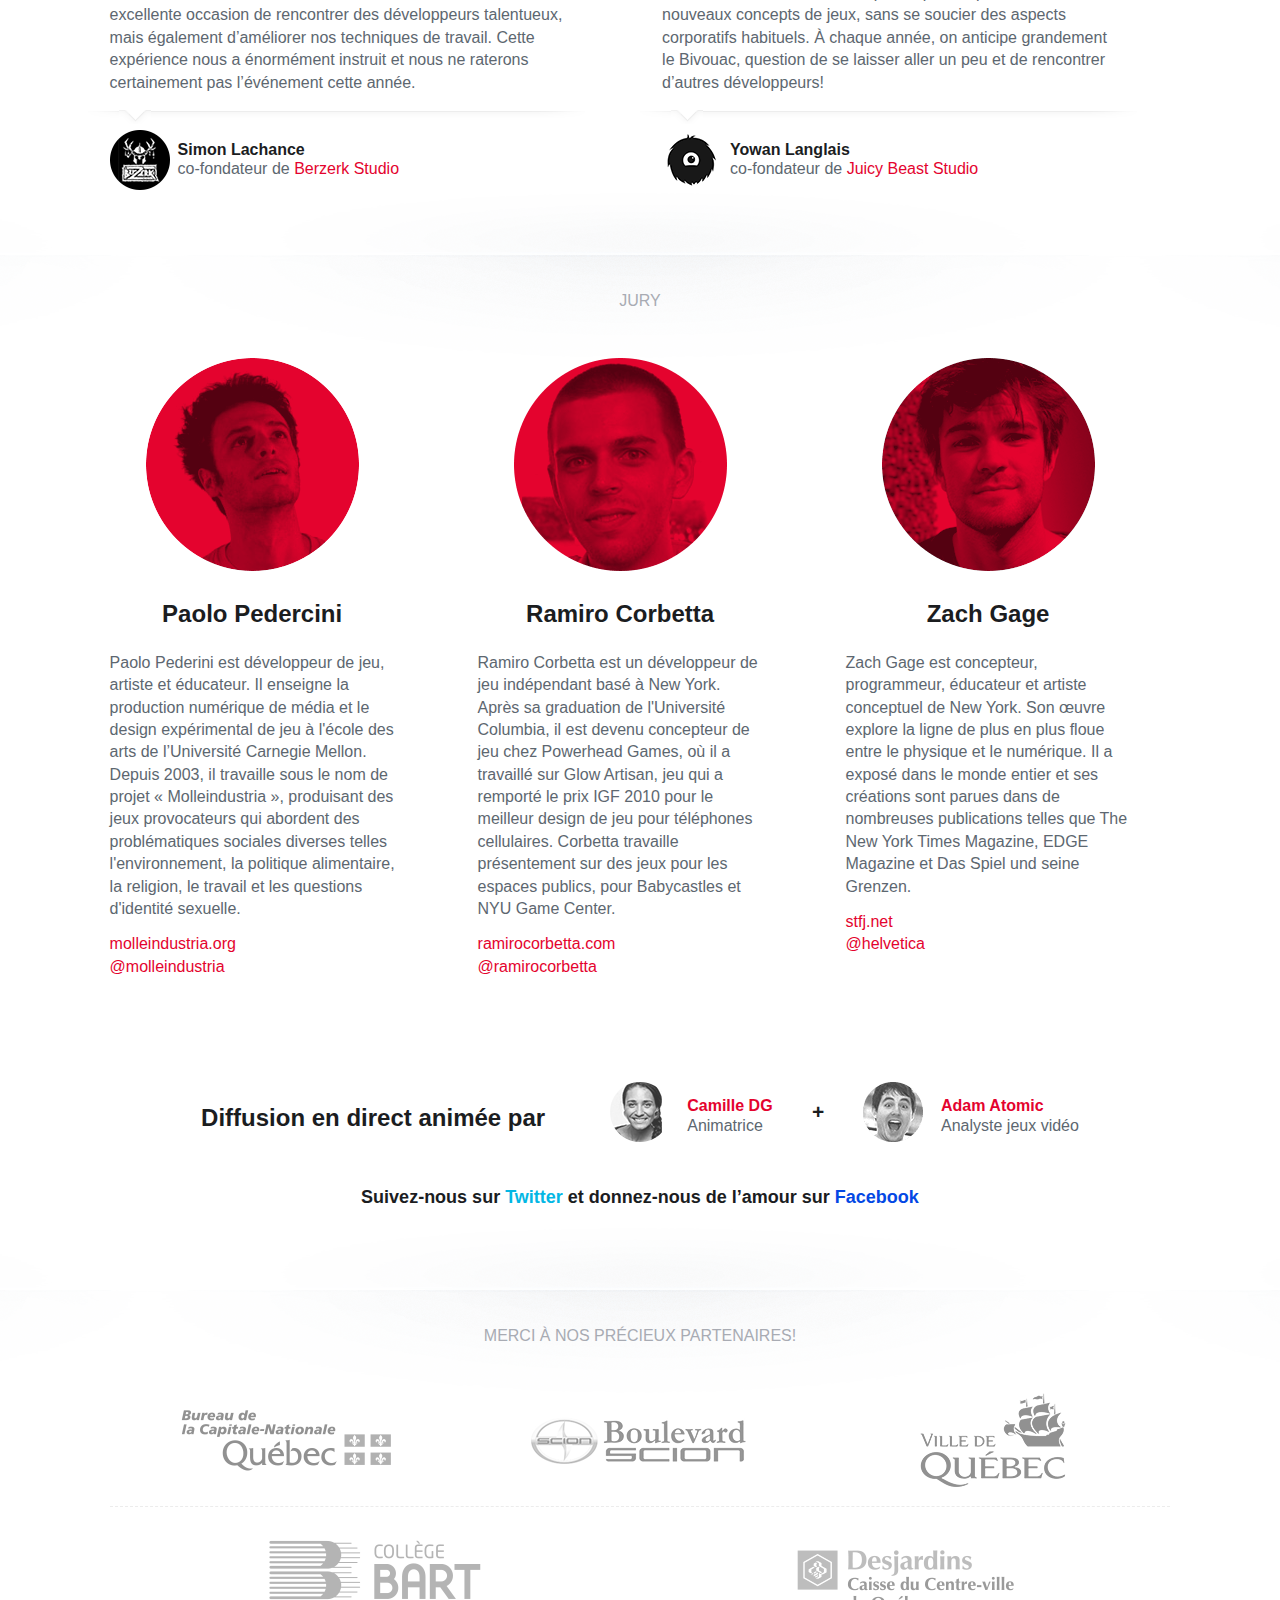
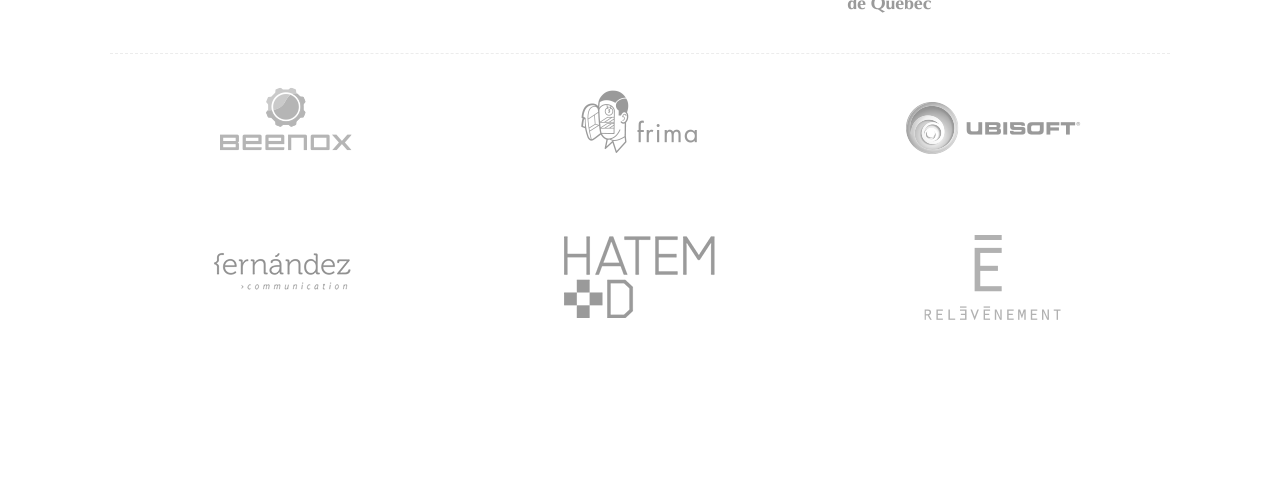
==== commit dd12753a: "Add Google Site verification" ====
--- a/index.html
+++ b/index.html
@@ -21,6 +21,7 @@
     <meta property="og:description" content="Le plus gros campement de création numérique au monde!">
     <meta name="description" content="48 heures pour créer un jeu vidéo, un court-métrage 2D/3D ou une peinture numérique et courir la chance de gagner plus de 10 000 en prix.">
     <meta name="viewport" content="width=device-width,minimum-scale=1,maximum-scale=1">
+    <meta name="google-site-verification" content="hRSpMp0wd-e_u6gQ3JglAwcUQT768U-x_rQsPflGlSg">
     <link rel="stylesheet" href="css/styles.css">
     <link rel="shortcut icon" href="favicon.png">
     <script src="http://use.typekit.com/xyj6mgi.js"></script>
--- a/css/styles.css
+++ b/css/styles.css
@@ -521,13 +521,18 @@
 #registration figure:nth-child(1) img {
   -webkit-transform: rotate(-2deg);
 }
+#inscription figure:nth-child(2),
+#registration figure:nth-child(2) {
+  z-index: 1;
+  position: relative;
+}
 #inscription figure:nth-child(2) img,
 #registration figure:nth-child(2) img {
   -webkit-transform: rotate(1deg);
 }
 #inscription figure:nth-child(3),
 #registration figure:nth-child(3) {
-  z-index: -1;
+  z-index: 0;
   position: relative;
   left: -45px;
 }
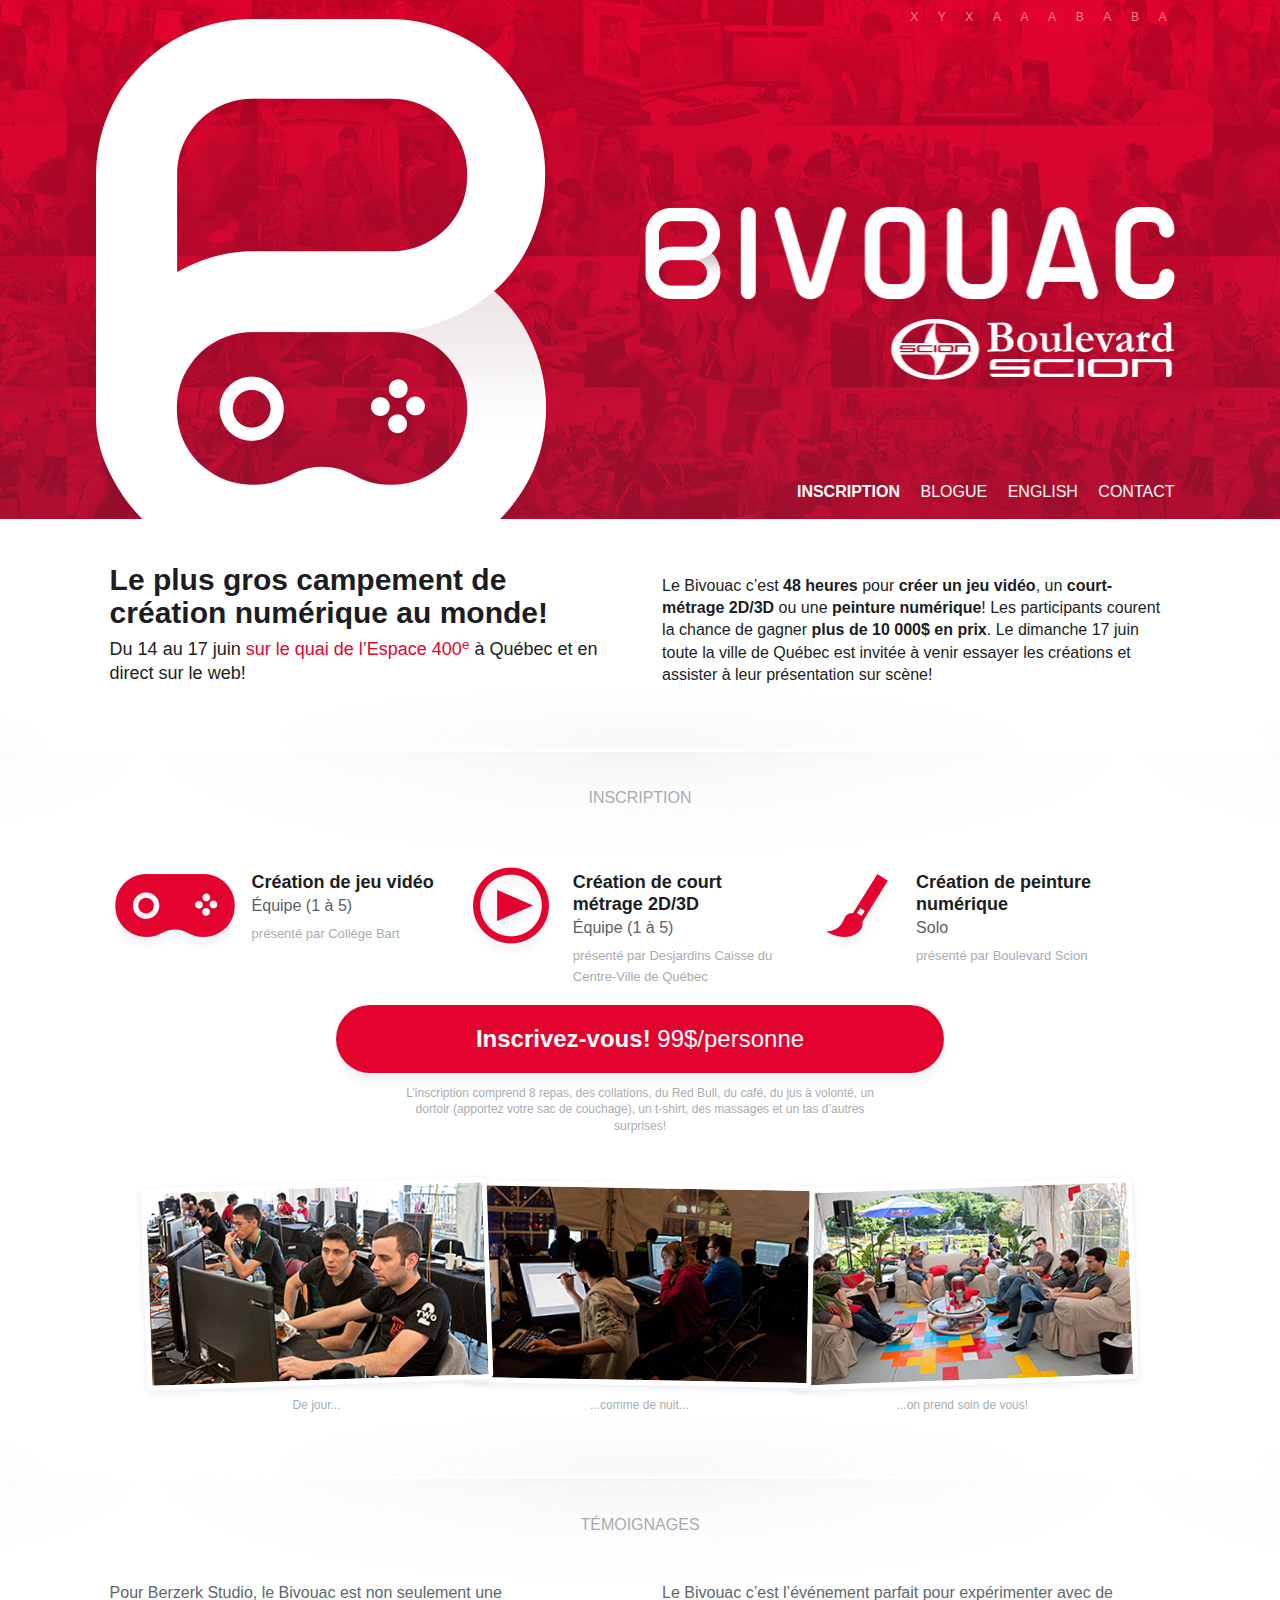
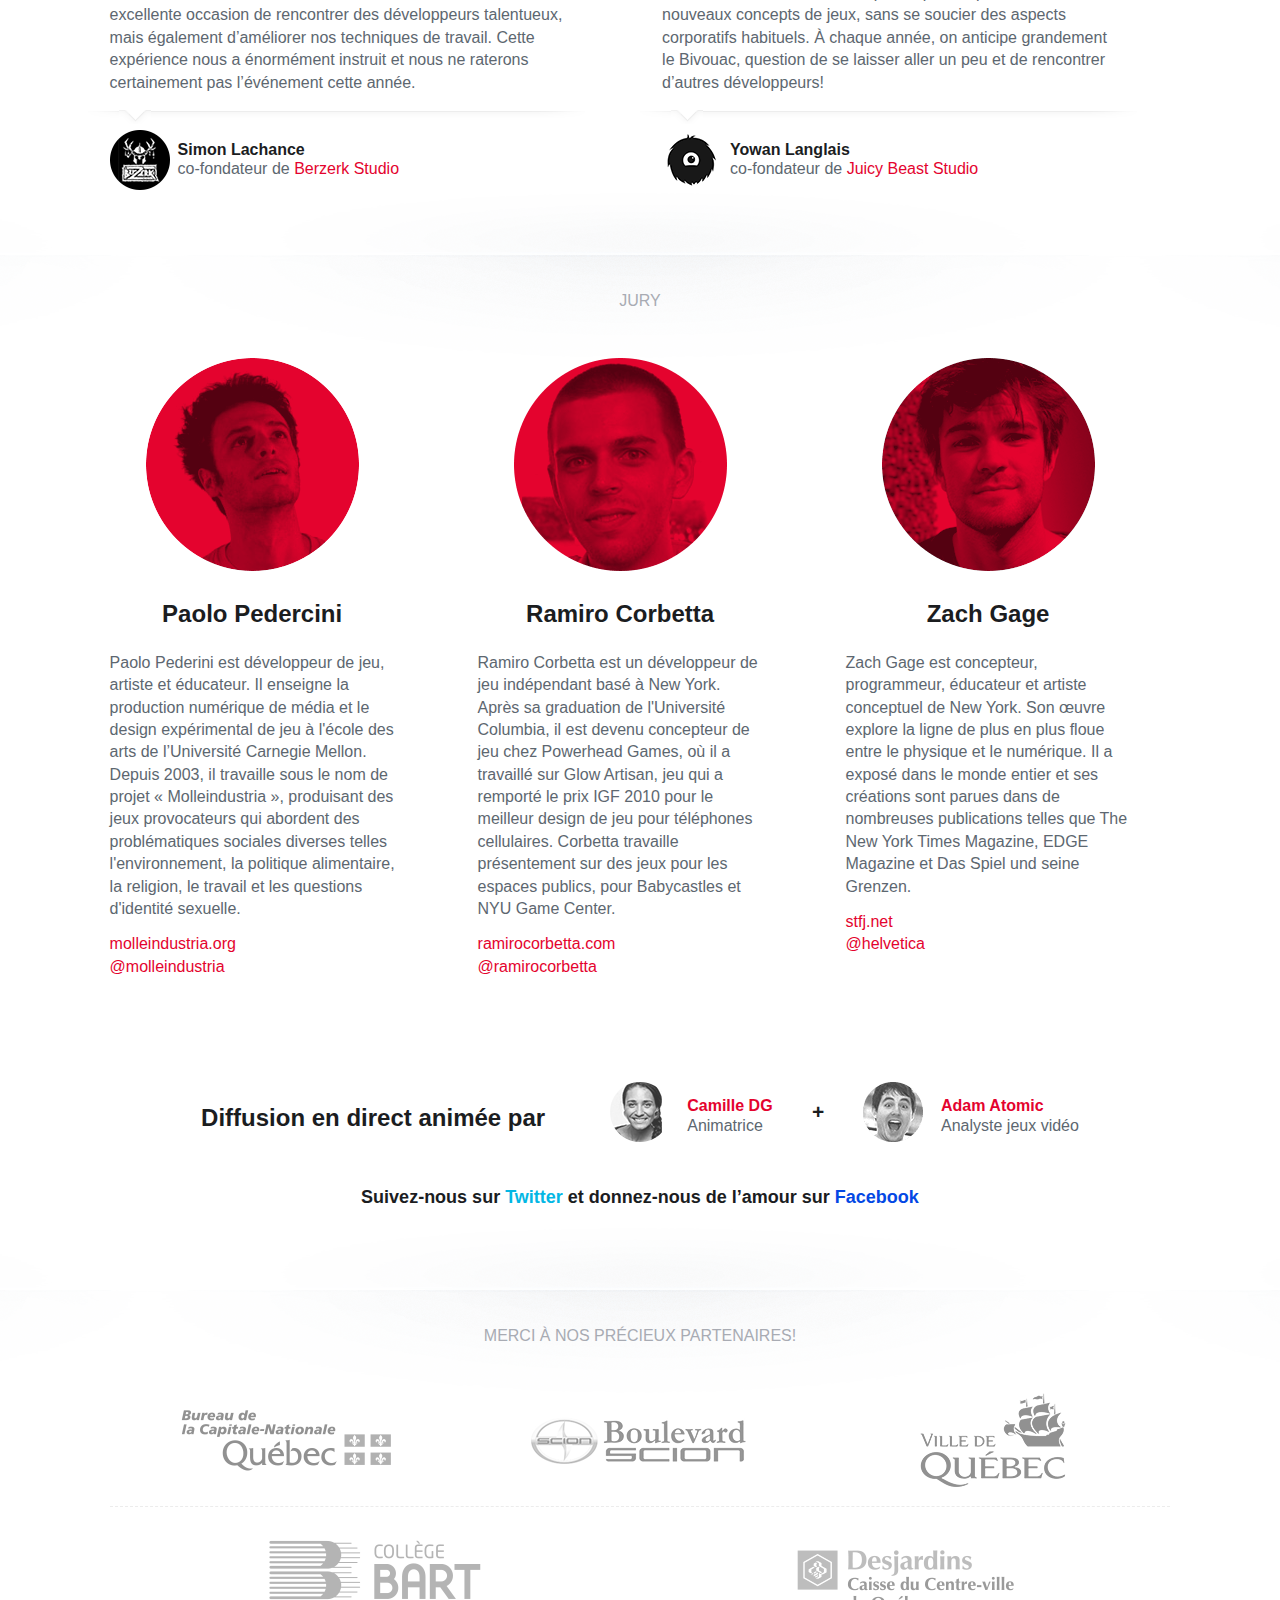
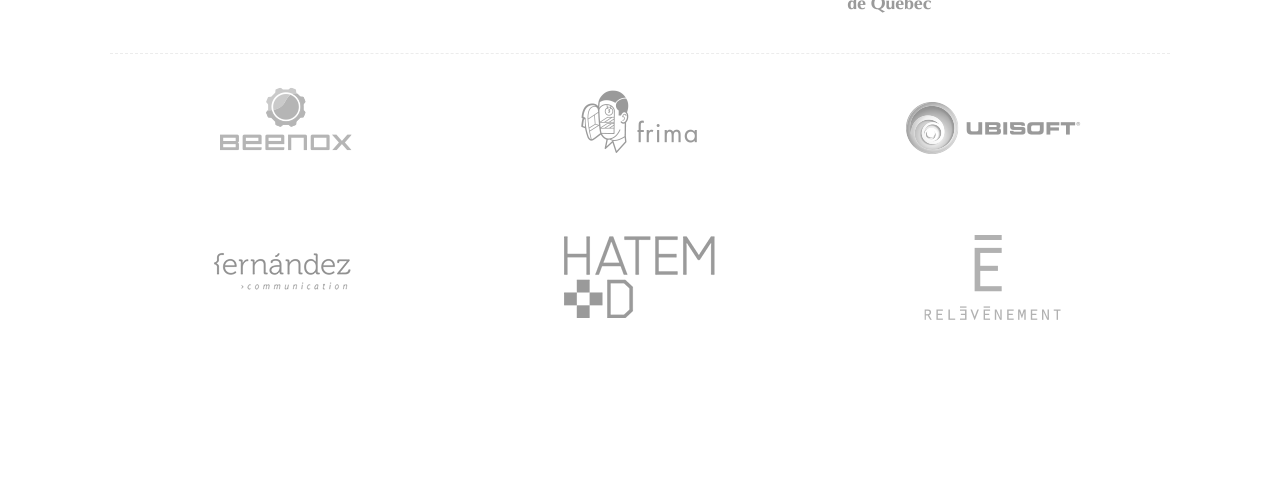
==== commit 000f499c: "Add ie8 min-width" ====
--- a/index.html
+++ b/index.html
@@ -1,6 +1,7 @@
 <!DOCTYPE html>
 <!--[if IE 7]><html lang="fr" class="ie7"><![endif]-->
-<!--[if gt IE 7]><html lang="fr"><![endif]-->
+<!--[if IE 8]><html lang="fr" class="ie8"><![endif]-->
+<!--[if gt IE 8]><html lang="fr"><![endif]-->
 <!--[if !IE]><!--><html lang="fr"><!-- <![endif]-->
   <head>
     <script>
--- a/css/styles.css
+++ b/css/styles.css
@@ -912,6 +912,10 @@
   top: 175px;
   opacity: 0;
 }
+.ie8 body,
+.ie8 html {
+  min-width: 906px;
+}
 .ie7 .col-2 {
   width: 45%;
 }
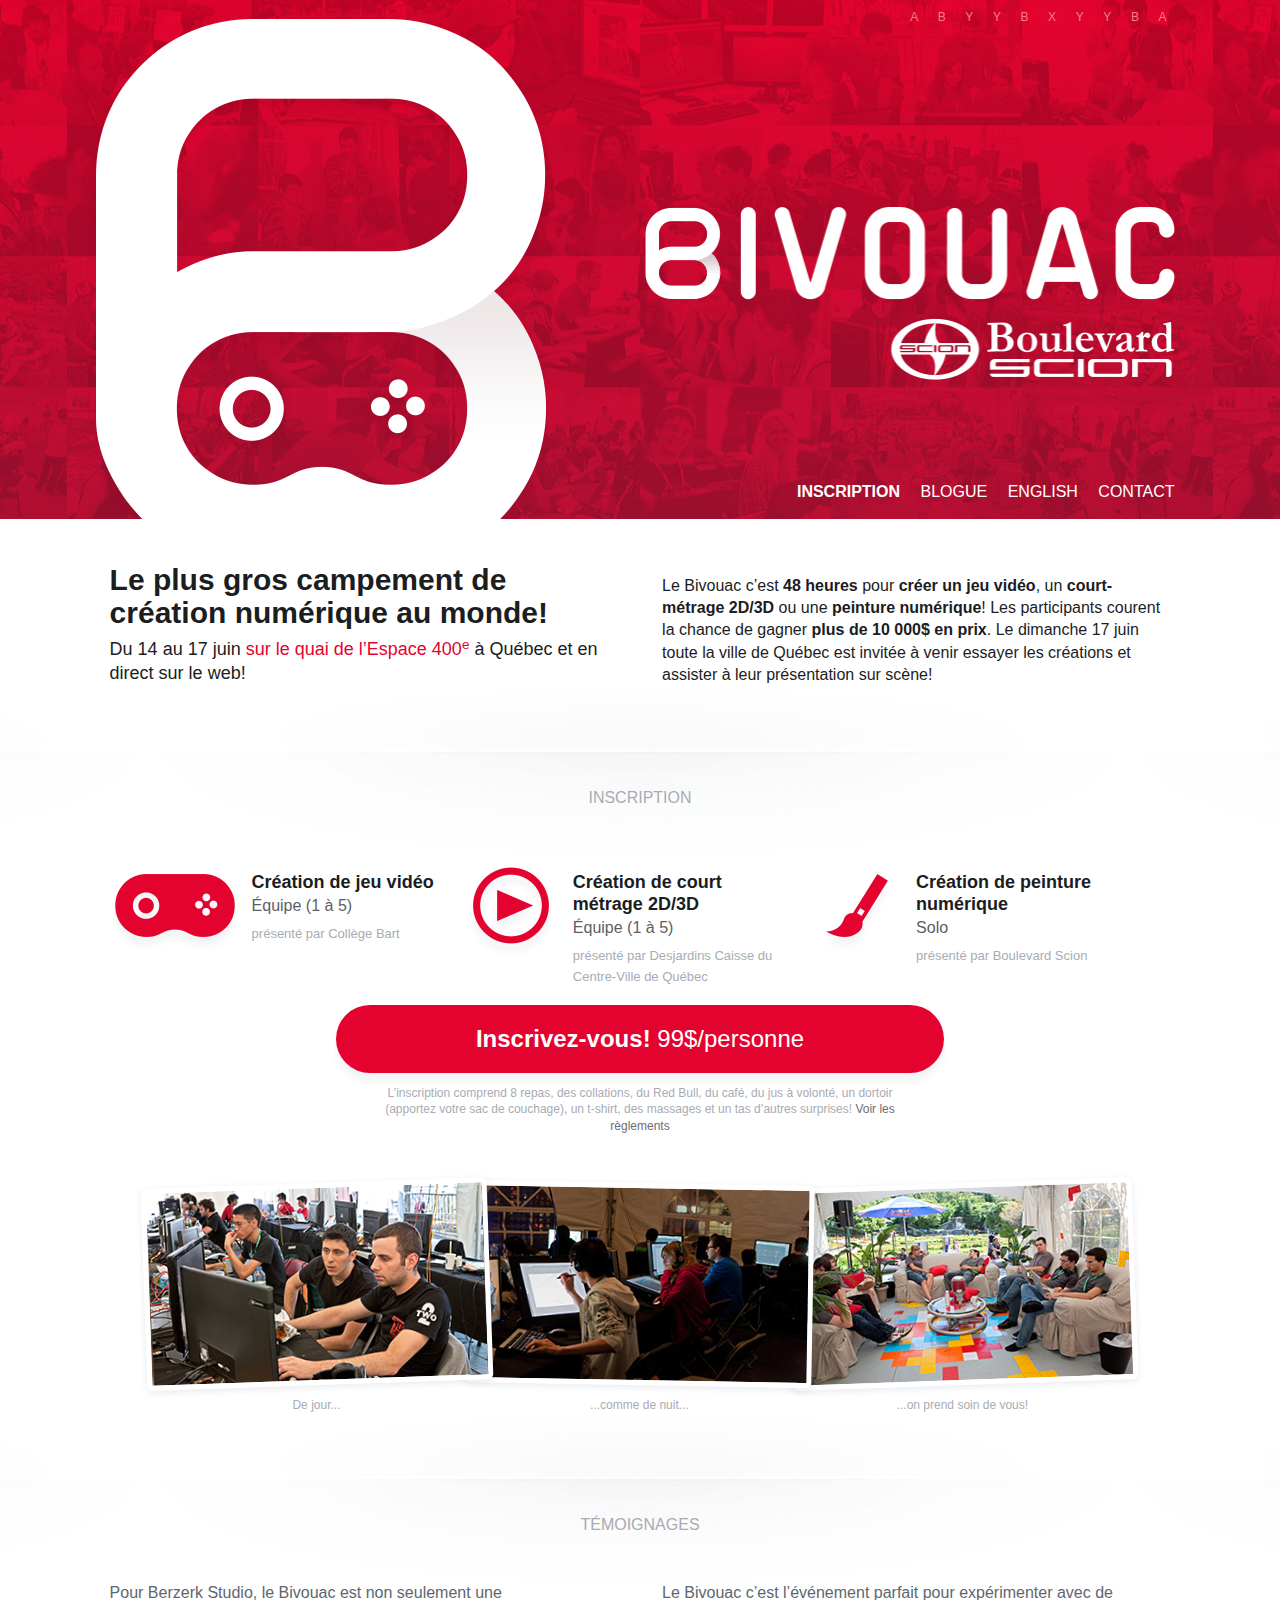
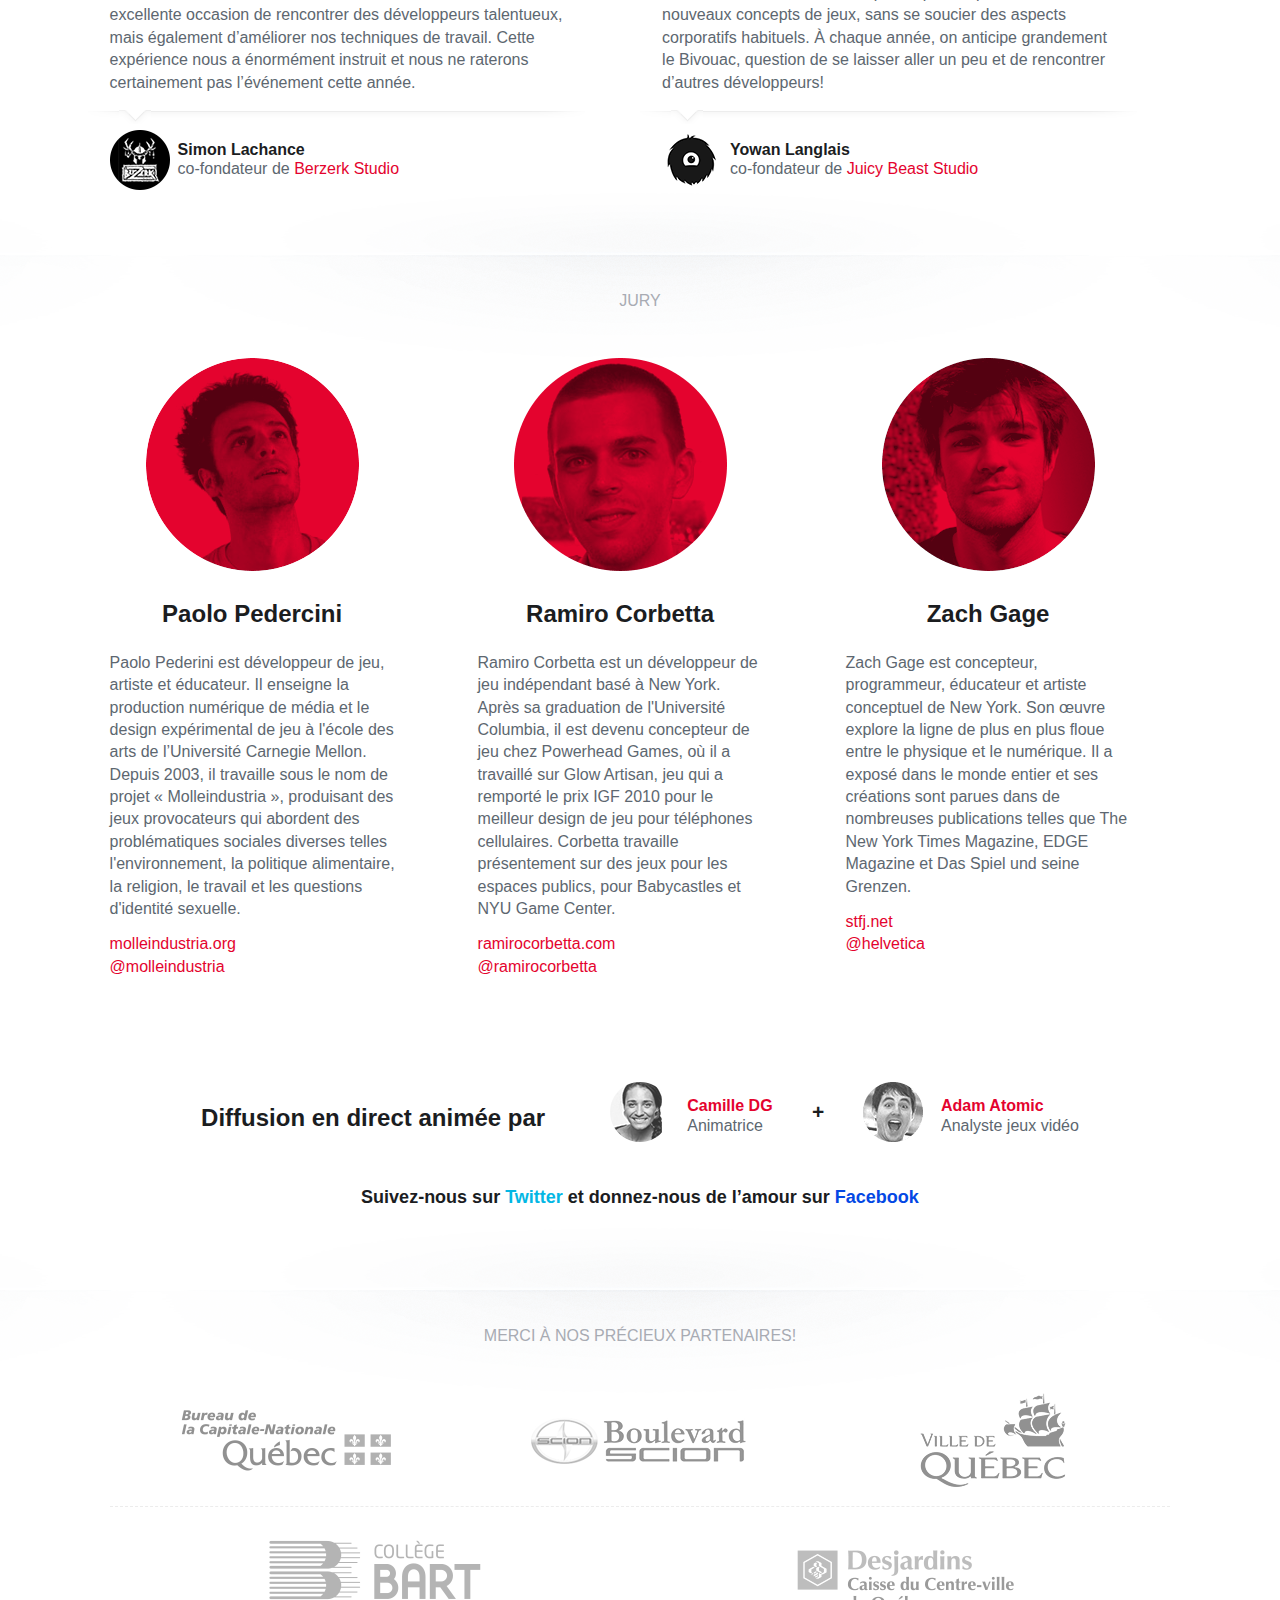
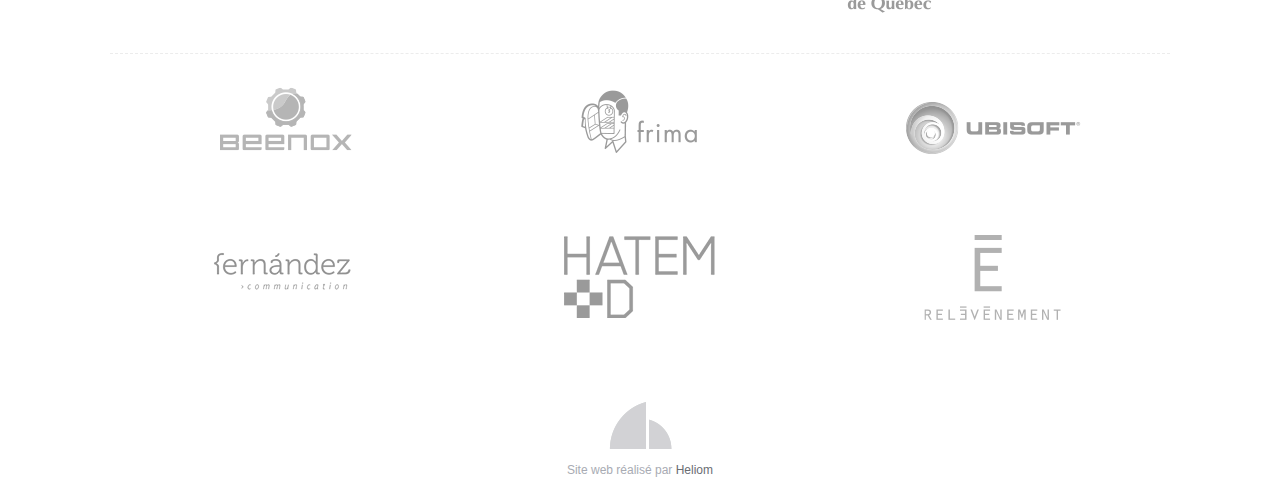
==== commit 01902b32: "Added *Rules* link to the info & Heliom's logo in the footer" ====
--- a/index.html
+++ b/index.html
@@ -85,8 +85,8 @@
             <span>présenté par Boulevard Scion</span>
           </li>
         </ol>
-        <a href="http://bivouac2012.eventbrite.ca/" target="_blank"><strong>Inscrivez-vous!</strong> 99$/personne</a>
-        <small>L’inscription comprend 8 repas, des collations, du Red Bull, du café, du jus à volonté, un dortoir (apportez votre sac de couchage), un t-shirt, des massages et un tas d’autres surprises!</small>
+        <a class="button" href="http://bivouac2012.eventbrite.ca/" target="_blank"><strong>Inscrivez-vous!</strong> 99$/personne</a>
+        <small>L’inscription comprend 8 repas, des collations, du Red Bull, du café, du jus à volonté, un dortoir (apportez votre sac de couchage), un t-shirt, des massages et un tas d’autres surprises! <a href="">Voir les règlements</a></small>
         <div id="photos">
           <figure class="col col-3">
             <img src="photos/de-jour.jpg" alt="Bivouac de jour">
@@ -228,6 +228,10 @@
           <li><a href="http://relevenement.com/"><img data-id="12" src="images/sponsors/relevenement.png" alt="Relèvénement"></a></li>
           <!-- <li><a href="http://www.osullivan-quebec.qc.ca/"><img data-id="13" src="images/sponsors/osullivan.png" alt="Collège O’Sullivan"></a></li> -->
         </ul>
+        <div class="signature">
+          <a href="http://heliom.ca/"><img src="../images/sponsors/heliom.png" alt="Heliom"></a>
+          <small>Site web réalisé par <a href="http://heliom.ca">Heliom</a></small>
+        </div>
       </div>
     </section>
 
--- a/css/styles.css
+++ b/css/styles.css
@@ -153,6 +153,14 @@
   color: #fff;
   background-color: #e4032e;
 }
+small a:link,
+small a:visited {
+  color: #6a6d73;
+}
+small a:hover,
+small a:focus {
+  color: #e4032e;
+}
 hgroup > :first-child {
   margin-bottom: 0.3em;
 }
@@ -443,8 +451,8 @@
   padding-left: 100px;
   background: url("../images/paint.png") left top no-repeat;
 }
-#inscription a,
-#registration a {
+#inscription a.button,
+#registration a.button {
   display: block;
   width: 55%;
   margin: 2em auto 0;
@@ -467,10 +475,10 @@
   -o-transition: all 0.1s ease;
   transition: all 0.1s ease;
 }
-#inscription a:hover,
-#registration a:hover,
-#inscription a:focus,
-#registration a:focus {
+#inscription a.button:hover,
+#registration a.button:hover,
+#inscription a.button:focus,
+#registration a.button:focus {
   width: 58%;
   background-color: #ec0f39;
   text-decoration: none;
@@ -480,7 +488,7 @@
 #inscription figcaption,
 #registration figcaption {
   display: block;
-  width: 55%;
+  width: 58%;
   margin: 0 auto;
   color: #a8abb3;
   font-size: 12px;
@@ -657,7 +665,7 @@
   color: #0348e4;
 }
 #sponsors {
-  padding-bottom: 180px;
+  padding-bottom: 0;
 }
 #sponsors ul {
   margin: 0 2%;
@@ -733,6 +741,38 @@
   display: block;
   max-width: 100%;
   margin: 0 auto;
+}
+#sponsors .signature {
+  margin-top: 100px;
+  text-align: center;
+}
+#sponsors .signature > a {
+  background: url("/images/sponsors/heliom.png") center center no-repeat;
+  position: relative;
+  display: block;
+  width: 65px;
+  height: 50px;
+  opacity: 0.75;
+  -webkit-transition: all 0.25s ease-out;
+  -moz-transition: all 0.25s ease-out;
+  -ms-transition: all 0.25s ease-out;
+  -o-transition: all 0.4s ease-out;
+  transition: all 0.25s ease-out;
+}
+#sponsors .signature > a:hover,
+#sponsors .signature > a:focus {
+  opacity: 1;
+  top: -0.4em;
+}
+#sponsors .signature small {
+  display: block;
+  padding: 1em 0 1.5em;
+  color: #a8abb3;
+  font-size: 12px;
+  font-size: 1.2rem;
+}
+#sponsors .signature small a {
+  display: inline;
 }
 .playing {
   height: 525px;
@@ -916,6 +956,10 @@
 .ie8 html {
   min-width: 906px;
 }
+.ie8 #inscription a,
+.ie8 #registration a {
+  margin-top: 3em;
+}
 .ie7 .col-2 {
   width: 45%;
 }
@@ -1057,8 +1101,8 @@
     float: left;
     background-position: 20px 10px;
   }
-  #inscription a,
-  #registration a {
+  #inscription a.button,
+  #registration a.button {
     width: 94.5%;
   }
   #inscription a:hover,
@@ -1174,14 +1218,14 @@
     font-weight: 700;
     line-height: 1.3;
   }
-  #inscription a,
-  #registration a {
+  #inscription a.button,
+  #registration a.button {
     font-size: 18px;
     font-size: 1.8rem;
   }
   #inscription .wrap > small,
   #registration .wrap > small {
-    padding: 1em 1em 0;
+    padding: 1em 0.5em 0;
   }
   #inscription li,
   #registration li {
@@ -1220,3 +1264,9 @@
     margin: 0 0 0 0.3em;
   }
 }
+@media only screen and (-webkit-min-device-pixel-ratio : 1.5), only screen and (min-device-pixel-ratio : 1.5), only screen and (-webkit-min-device-pixel-ratio : 2), only screen and (min-device-pixel-ratio : 2) {
+  #sponsors .signature > a {
+    background-image: url("/images/sponsors/heliom2x.png");
+    background-size: 100%;
+  }
+}
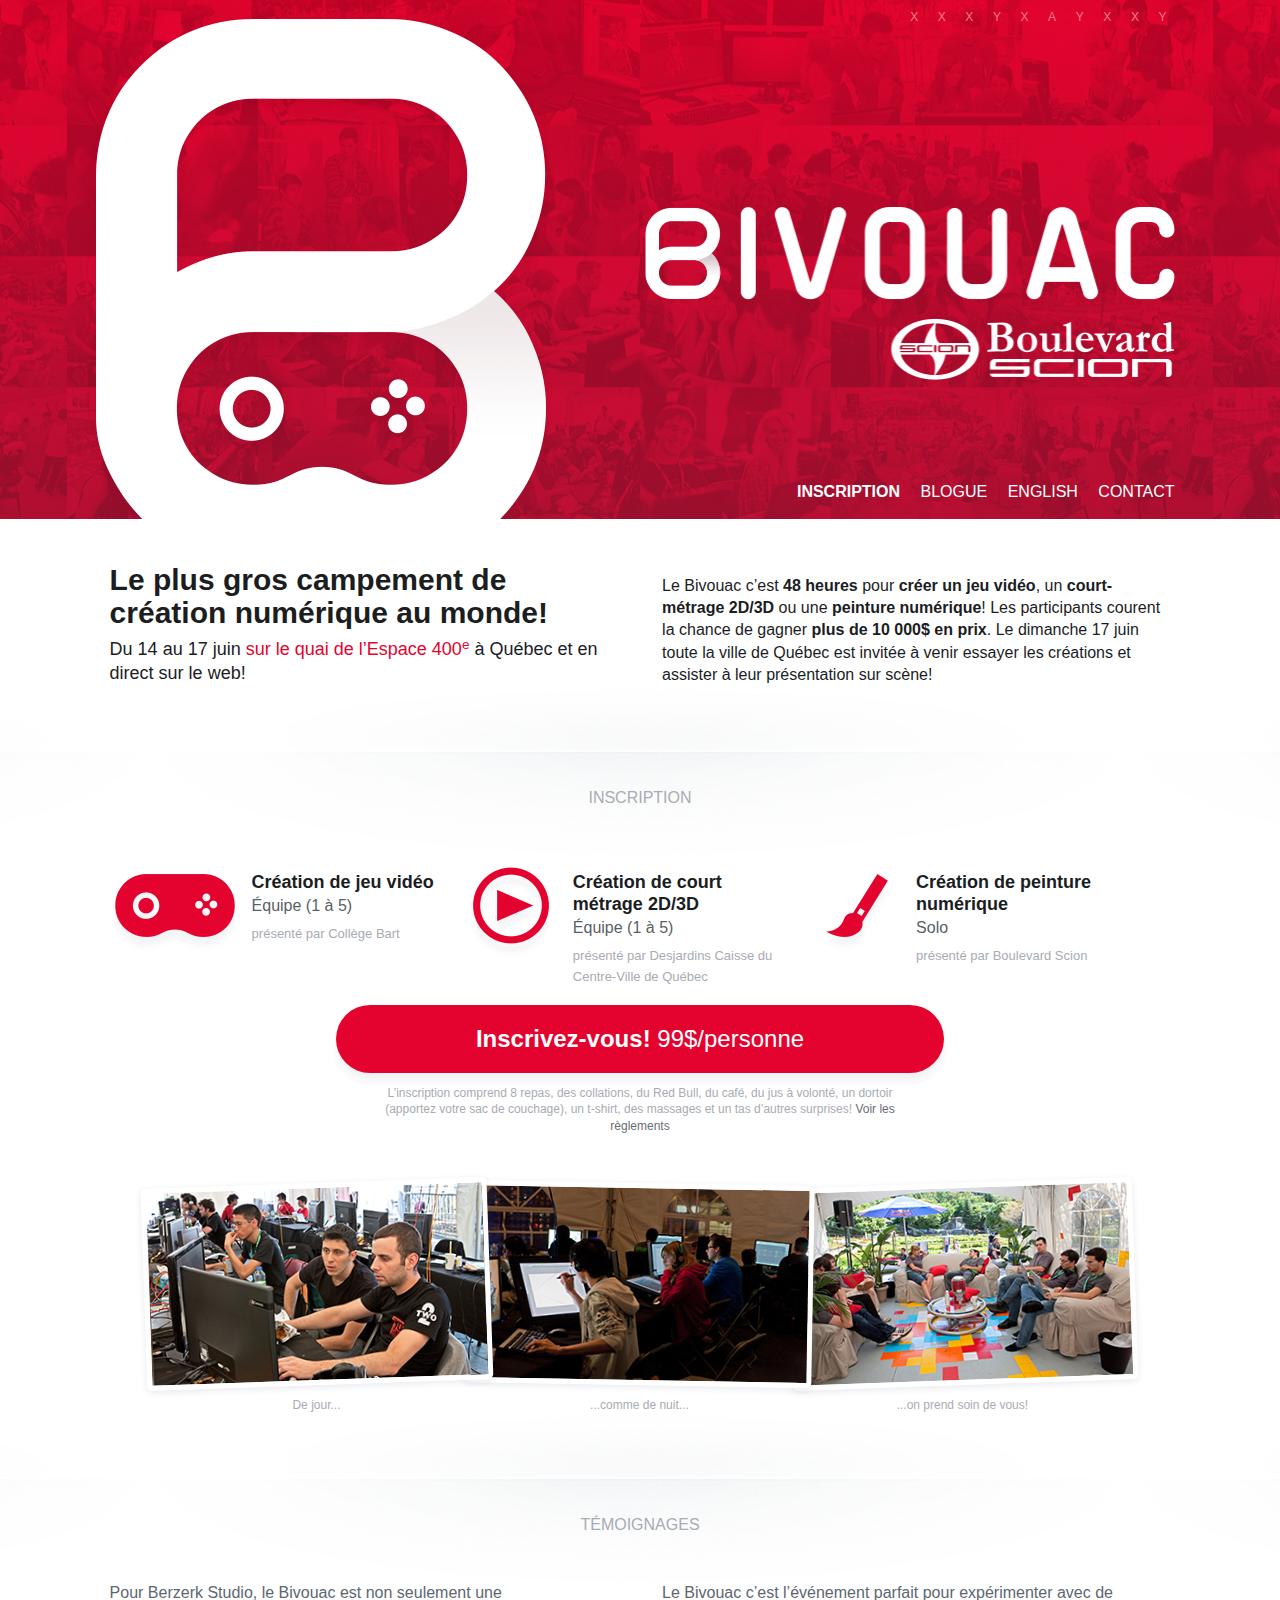
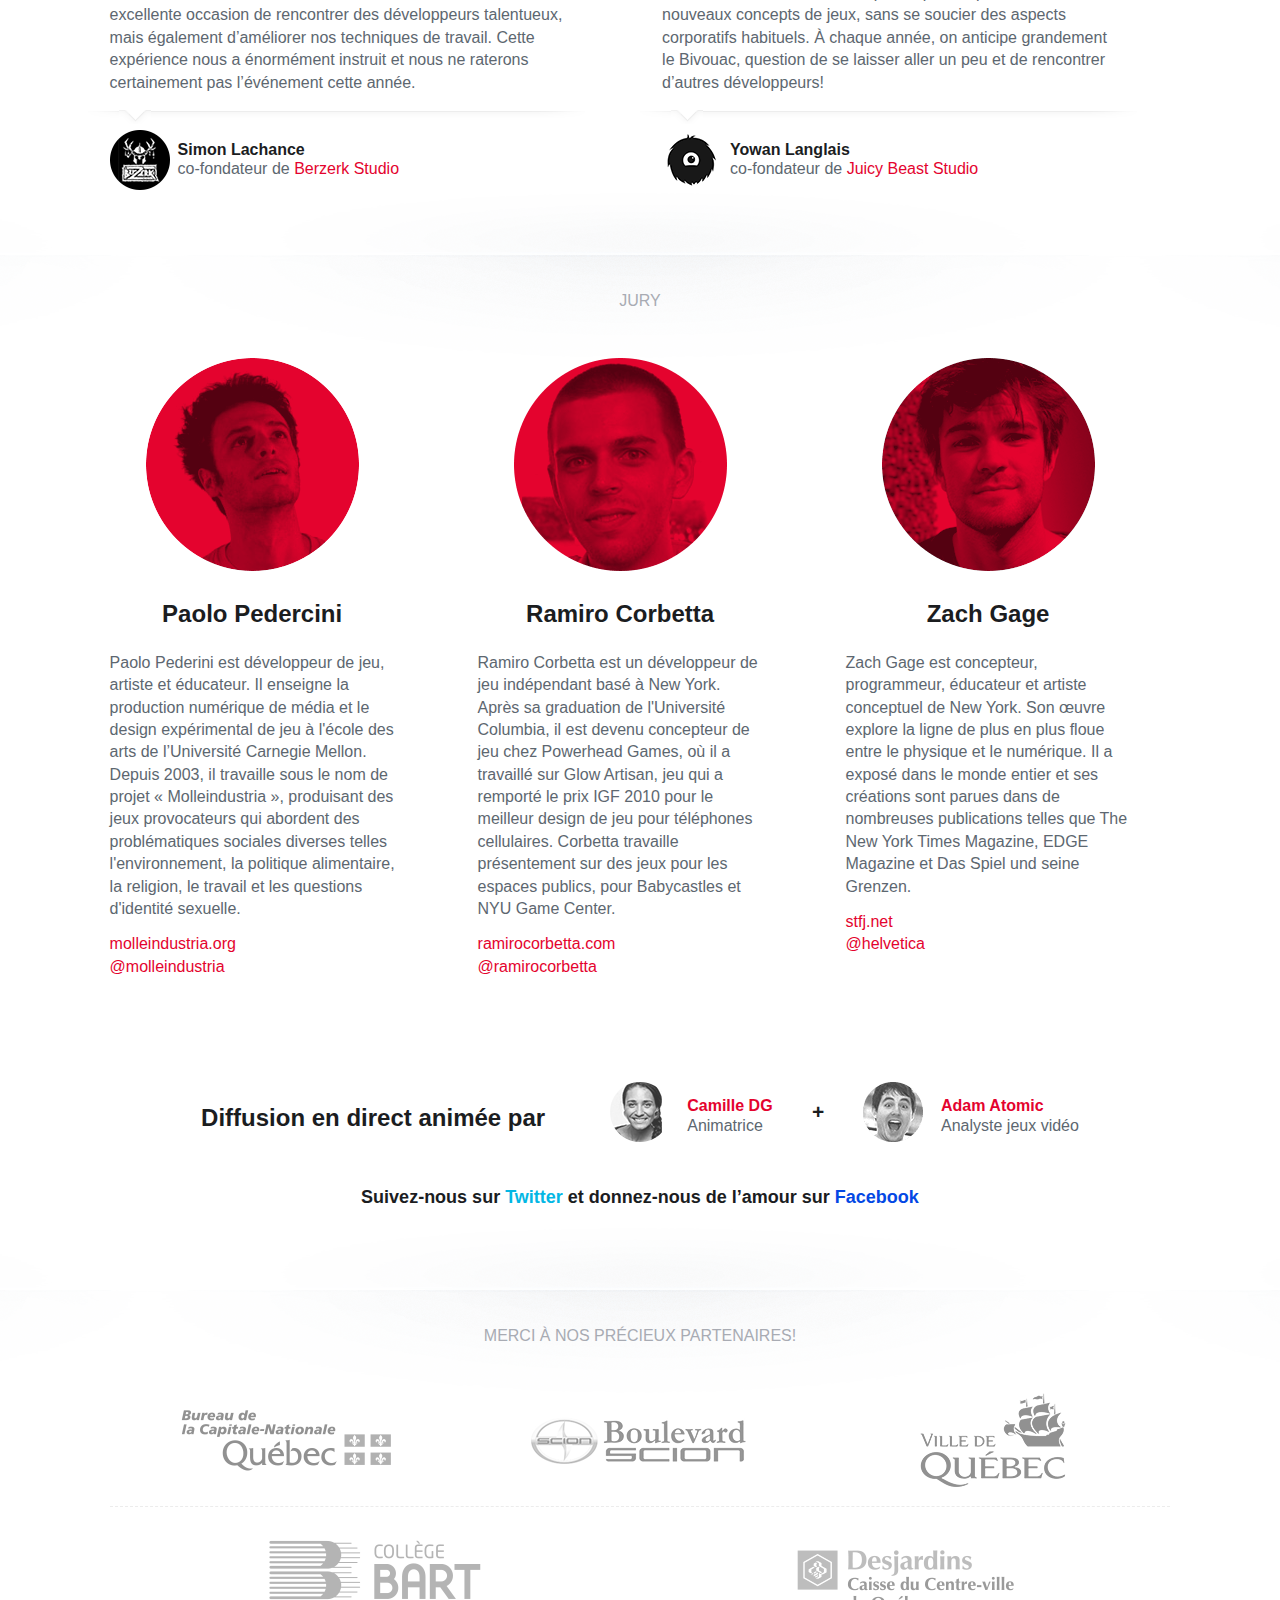
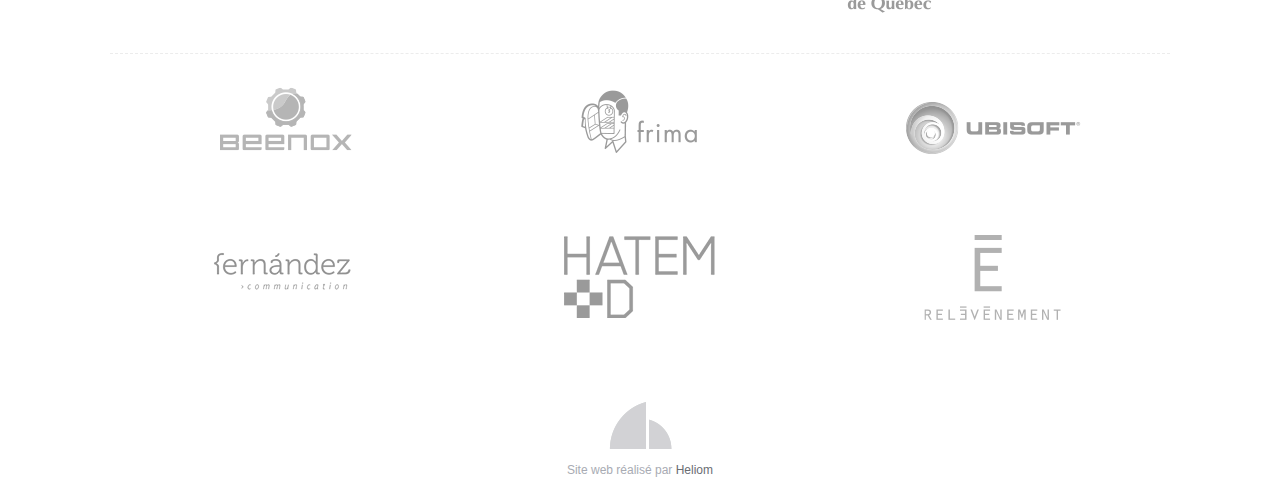
==== commit 536e15bd: "N00b error forgetting to put a link in the href" ====
--- a/index.html
+++ b/index.html
@@ -86,7 +86,7 @@
           </li>
         </ol>
         <a class="button" href="http://bivouac2012.eventbrite.ca/" target="_blank"><strong>Inscrivez-vous!</strong> 99$/personne</a>
-        <small>L’inscription comprend 8 repas, des collations, du Red Bull, du café, du jus à volonté, un dortoir (apportez votre sac de couchage), un t-shirt, des massages et un tas d’autres surprises! <a href="">Voir les règlements</a></small>
+        <small>L’inscription comprend 8 repas, des collations, du Red Bull, du café, du jus à volonté, un dortoir (apportez votre sac de couchage), un t-shirt, des massages et un tas d’autres surprises! <a href="http://blog.bivouacurbain.com/post/21719323565/reglements-rules-2012">Voir les règlements</a></small>
         <div id="photos">
           <figure class="col col-3">
             <img src="photos/de-jour.jpg" alt="Bivouac de jour">
--- a/css/styles.css
+++ b/css/styles.css
@@ -979,6 +979,9 @@
 .ie7 #judges div.col li {
   display: inline;
 }
+.ie7 #sponsors .signature {
+  padding-top: 100px;
+}
 @media (max-width: 960px) {
   .wrap {
     min-width: 730px;
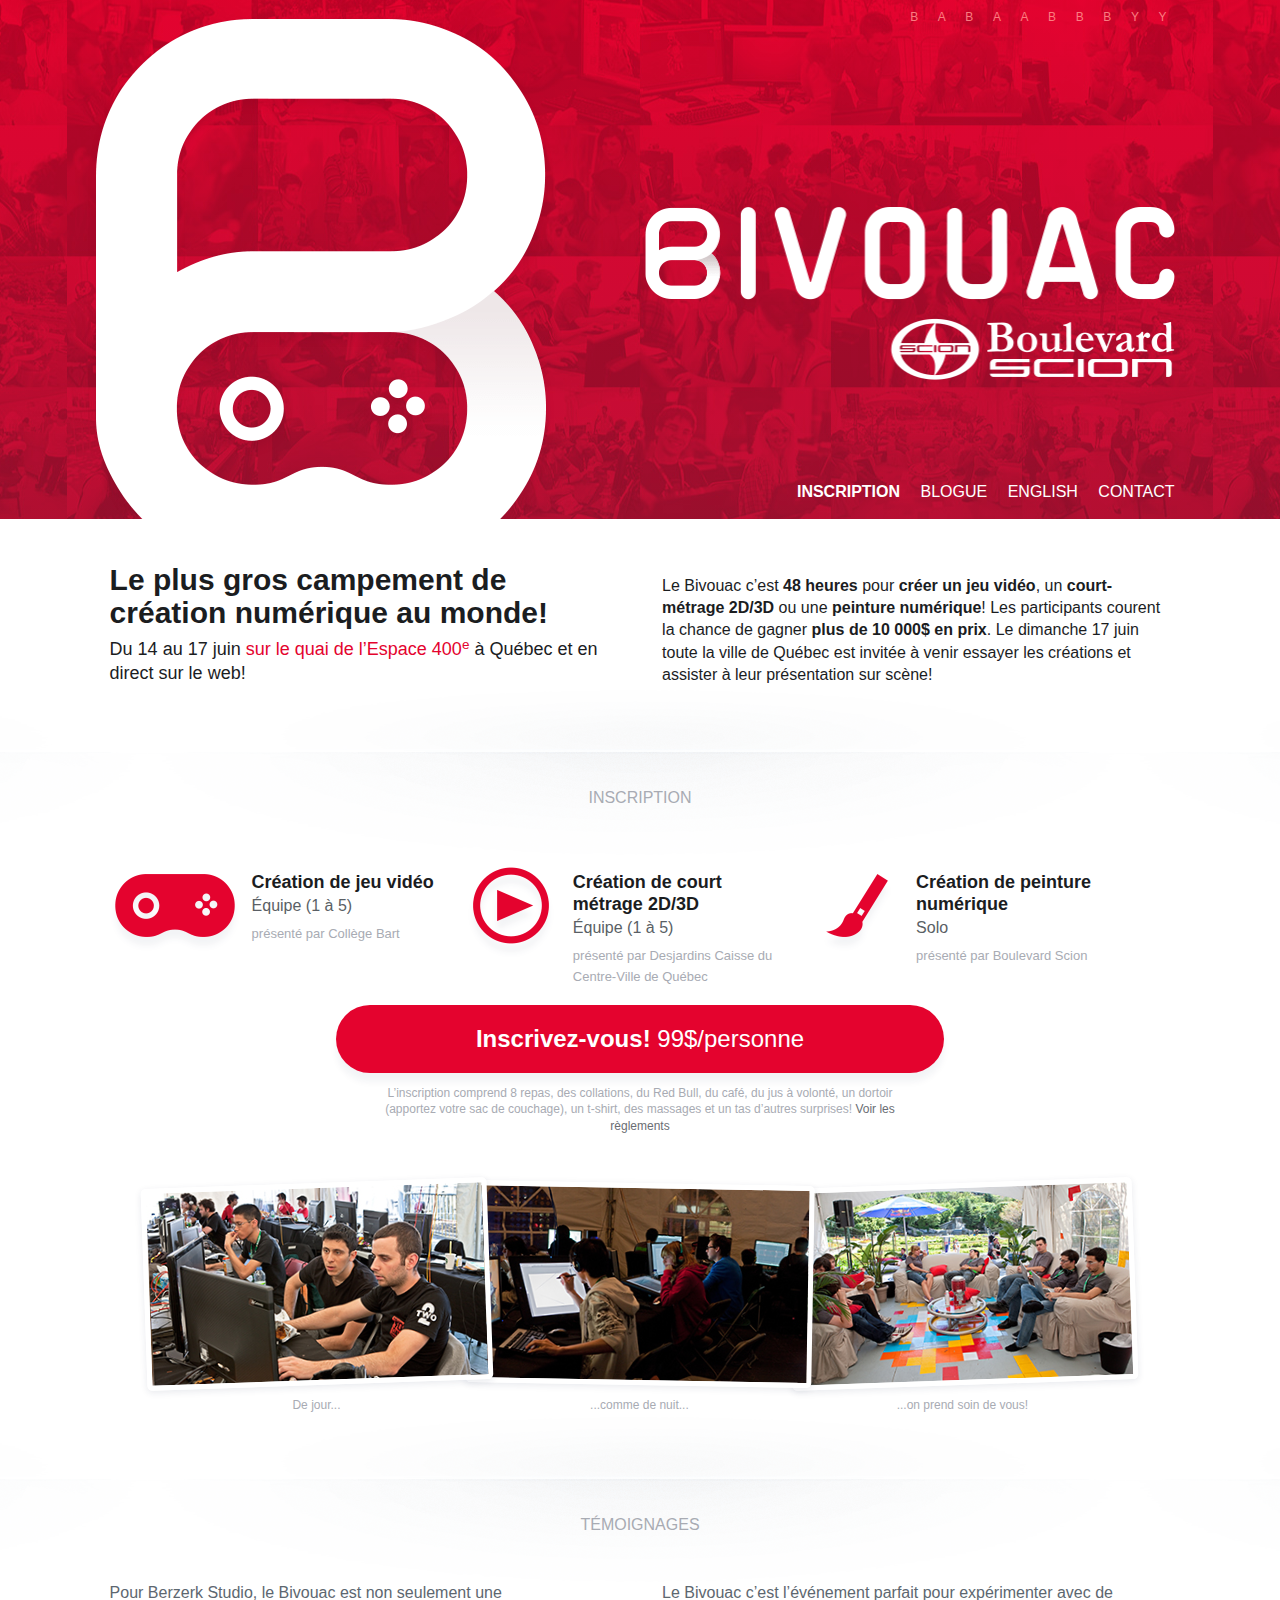
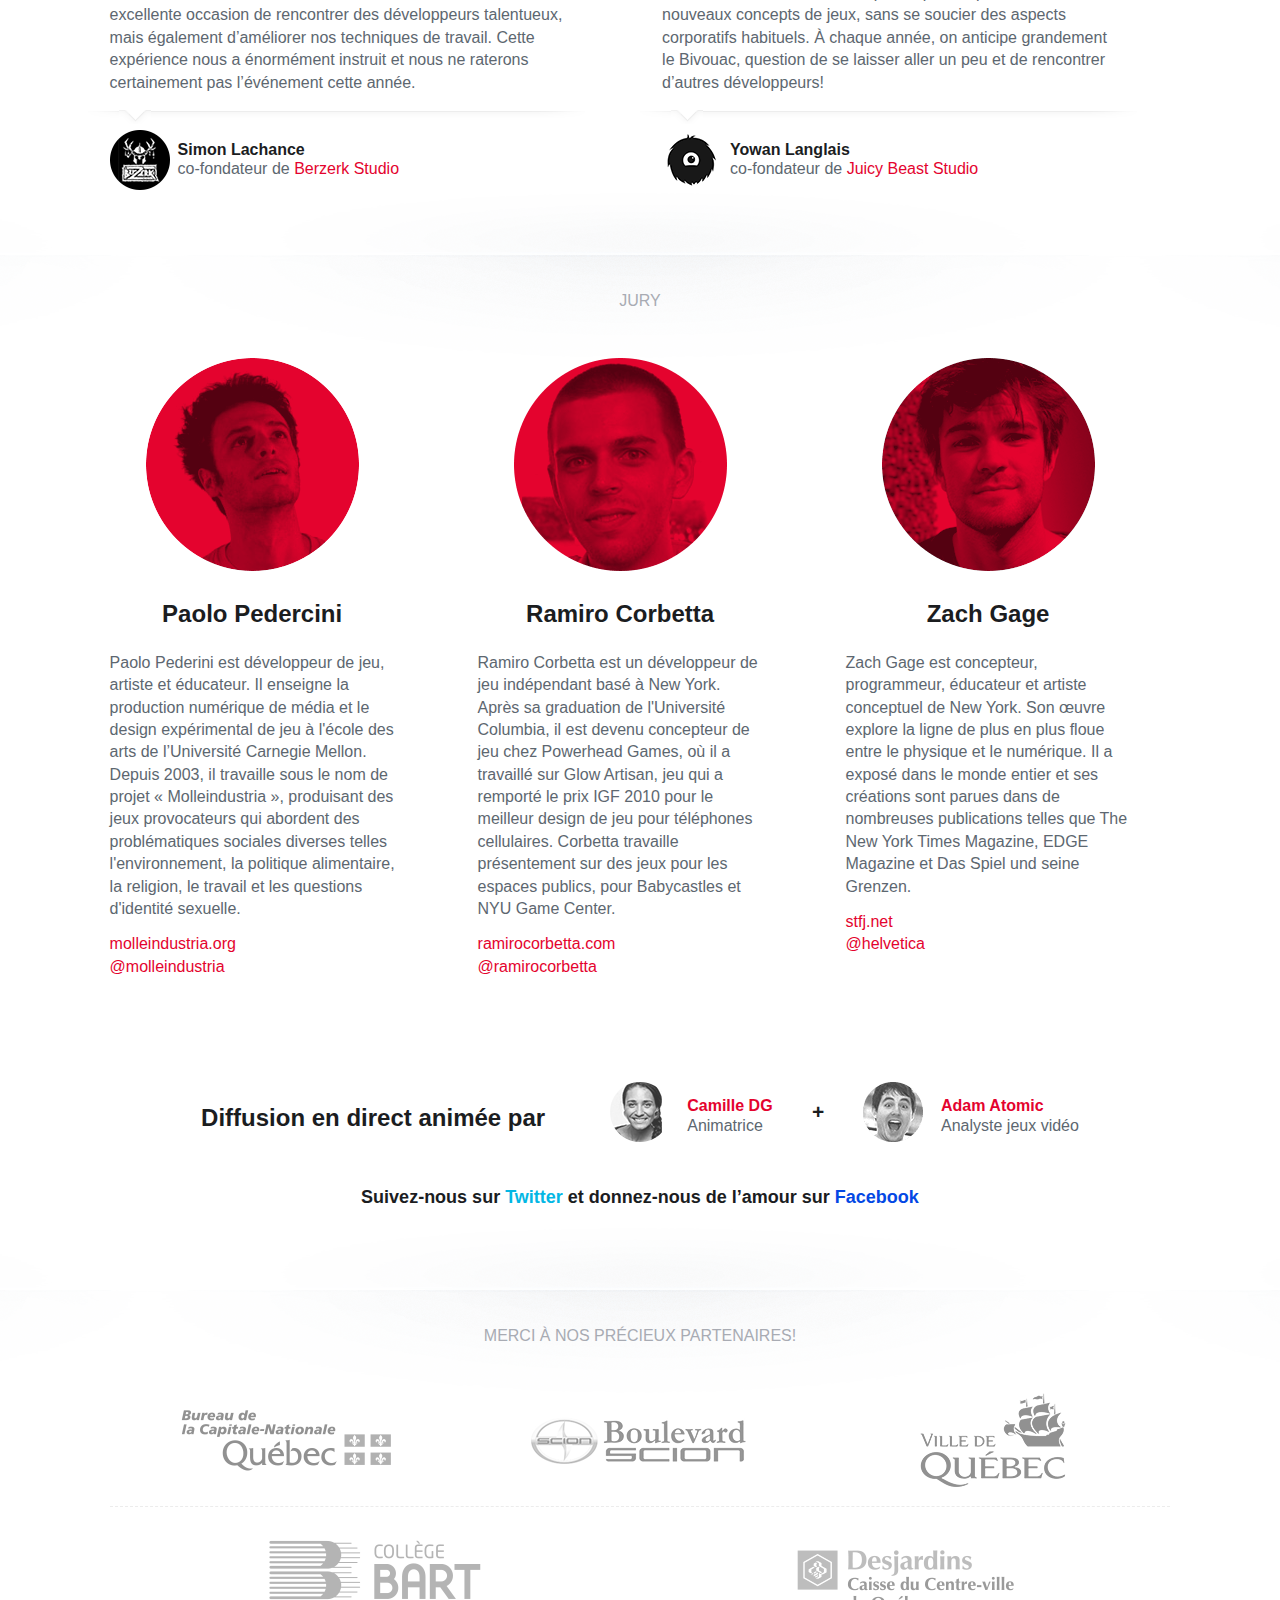
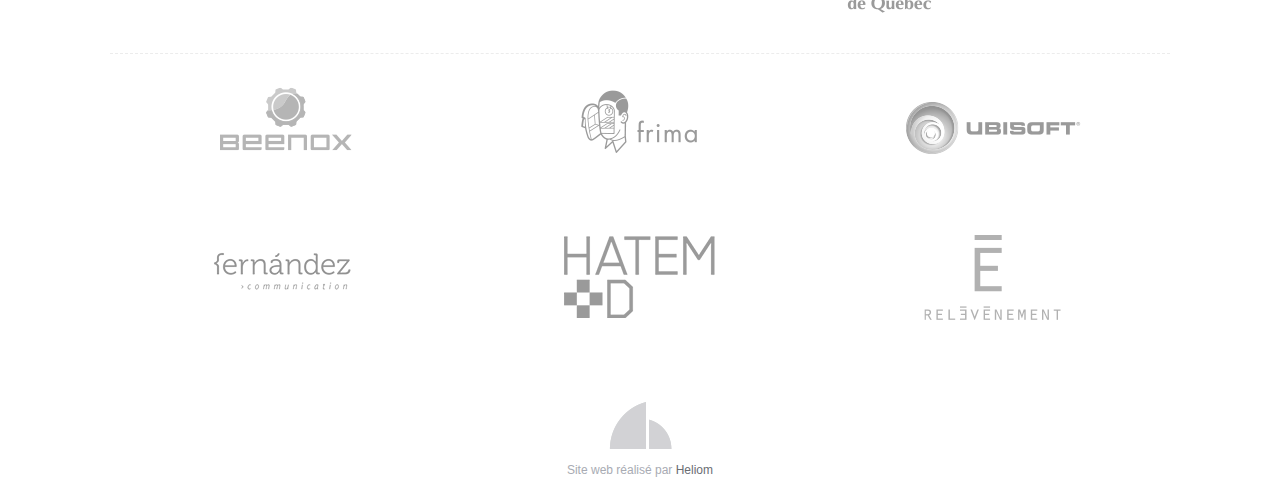
==== commit 0571f313: "Add Gauges tracking scripts" ====
--- a/index.html
+++ b/index.html
@@ -243,7 +243,7 @@
       ].forEach(function(s){document.write('<script src='+s+'><\/script>')})
     })()</script><!--<![endif]-->
 
-    <script type="text/javascript">
+    <script>
       var _gaq = _gaq || [];
       _gaq.push(['_setAccount', 'UA-7219624-2']);
       _gaq.push(['_trackPageview']);
@@ -253,5 +253,13 @@
         var s = document.getElementsByTagName('script')[0]; s.parentNode.insertBefore(ga, s);
       })();
     </script>
+    <script>
+      var _gauges = _gauges || [];
+      (function() {
+        var t = document.createElement('script'); t.async = true; t.id = 'gauges-tracker';
+        t.setAttribute('data-site-id', '4f973507613f5d12ea0000d9'); t.src = '//secure.gaug.es/track.js';
+        var s = document.getElementsByTagName('script')[0]; s.parentNode.insertBefore(t, s);
+      })();
+    </script>
   </body>
 </html>
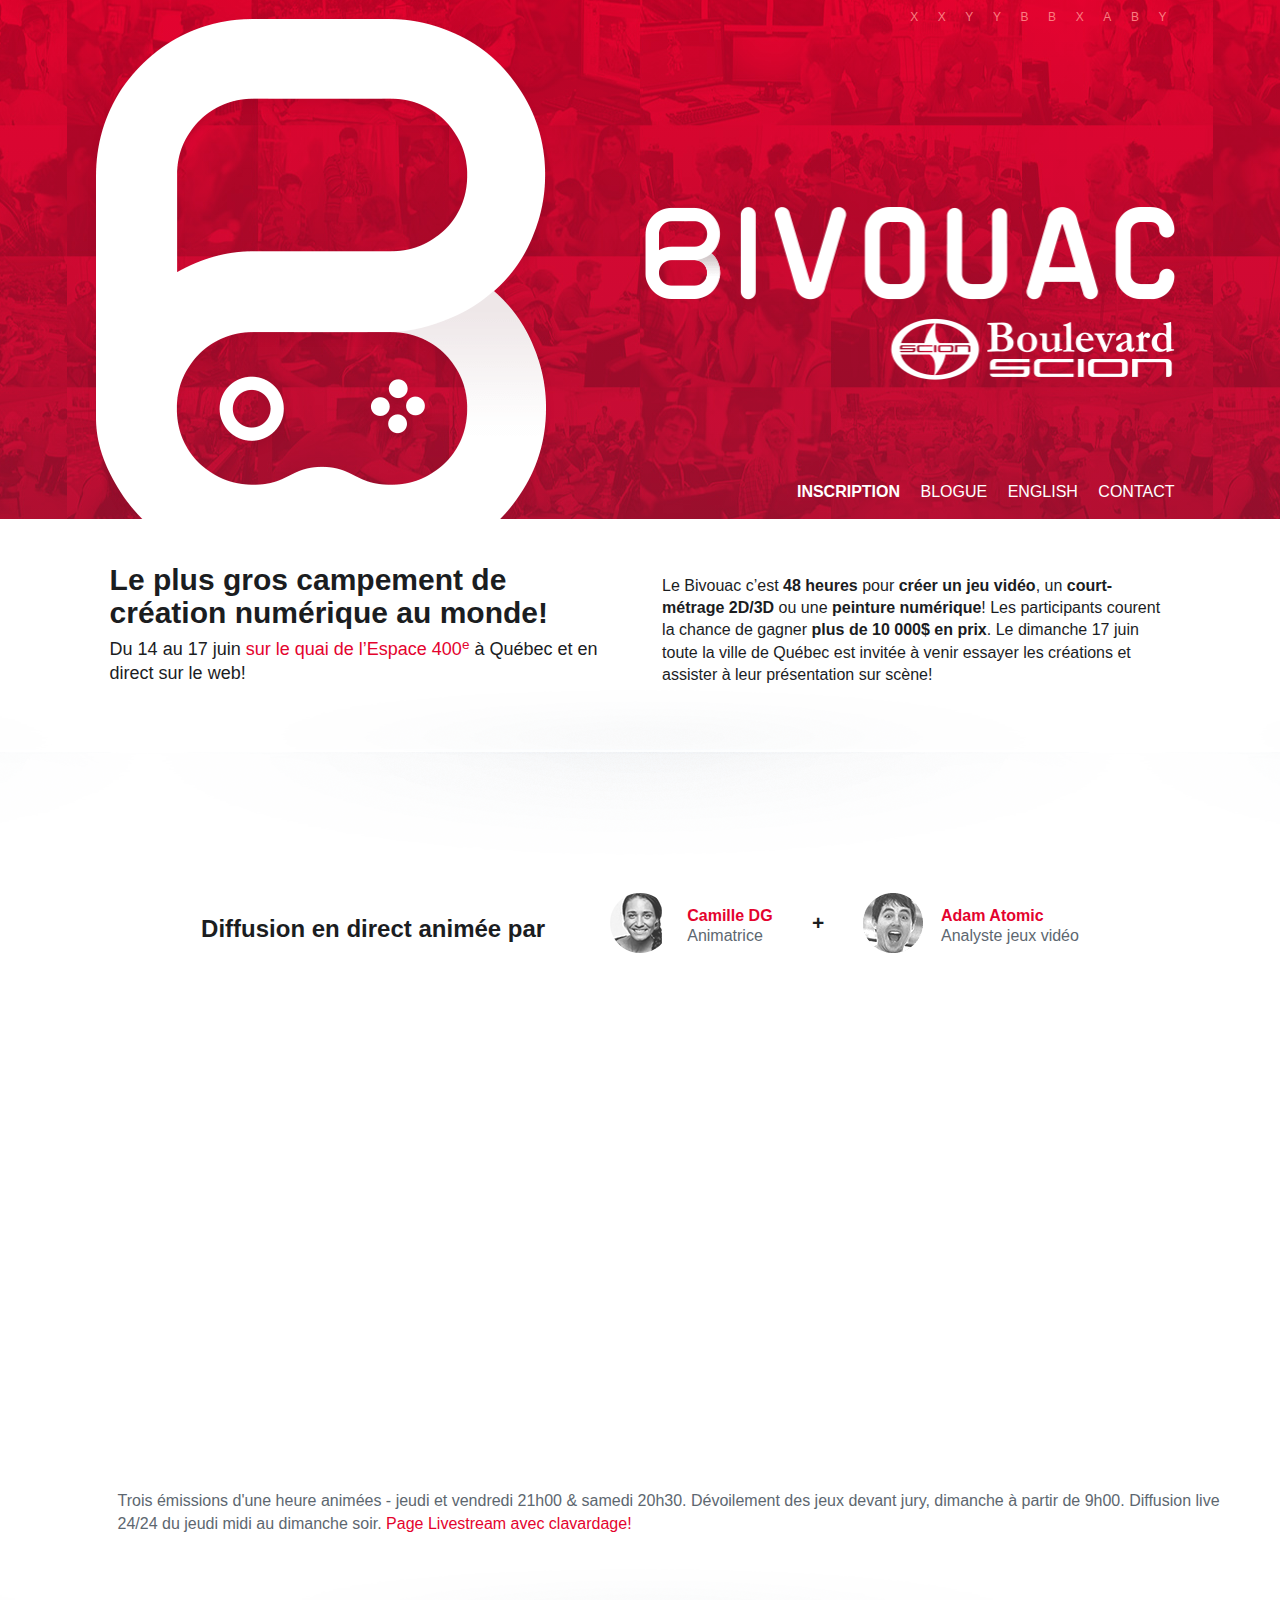
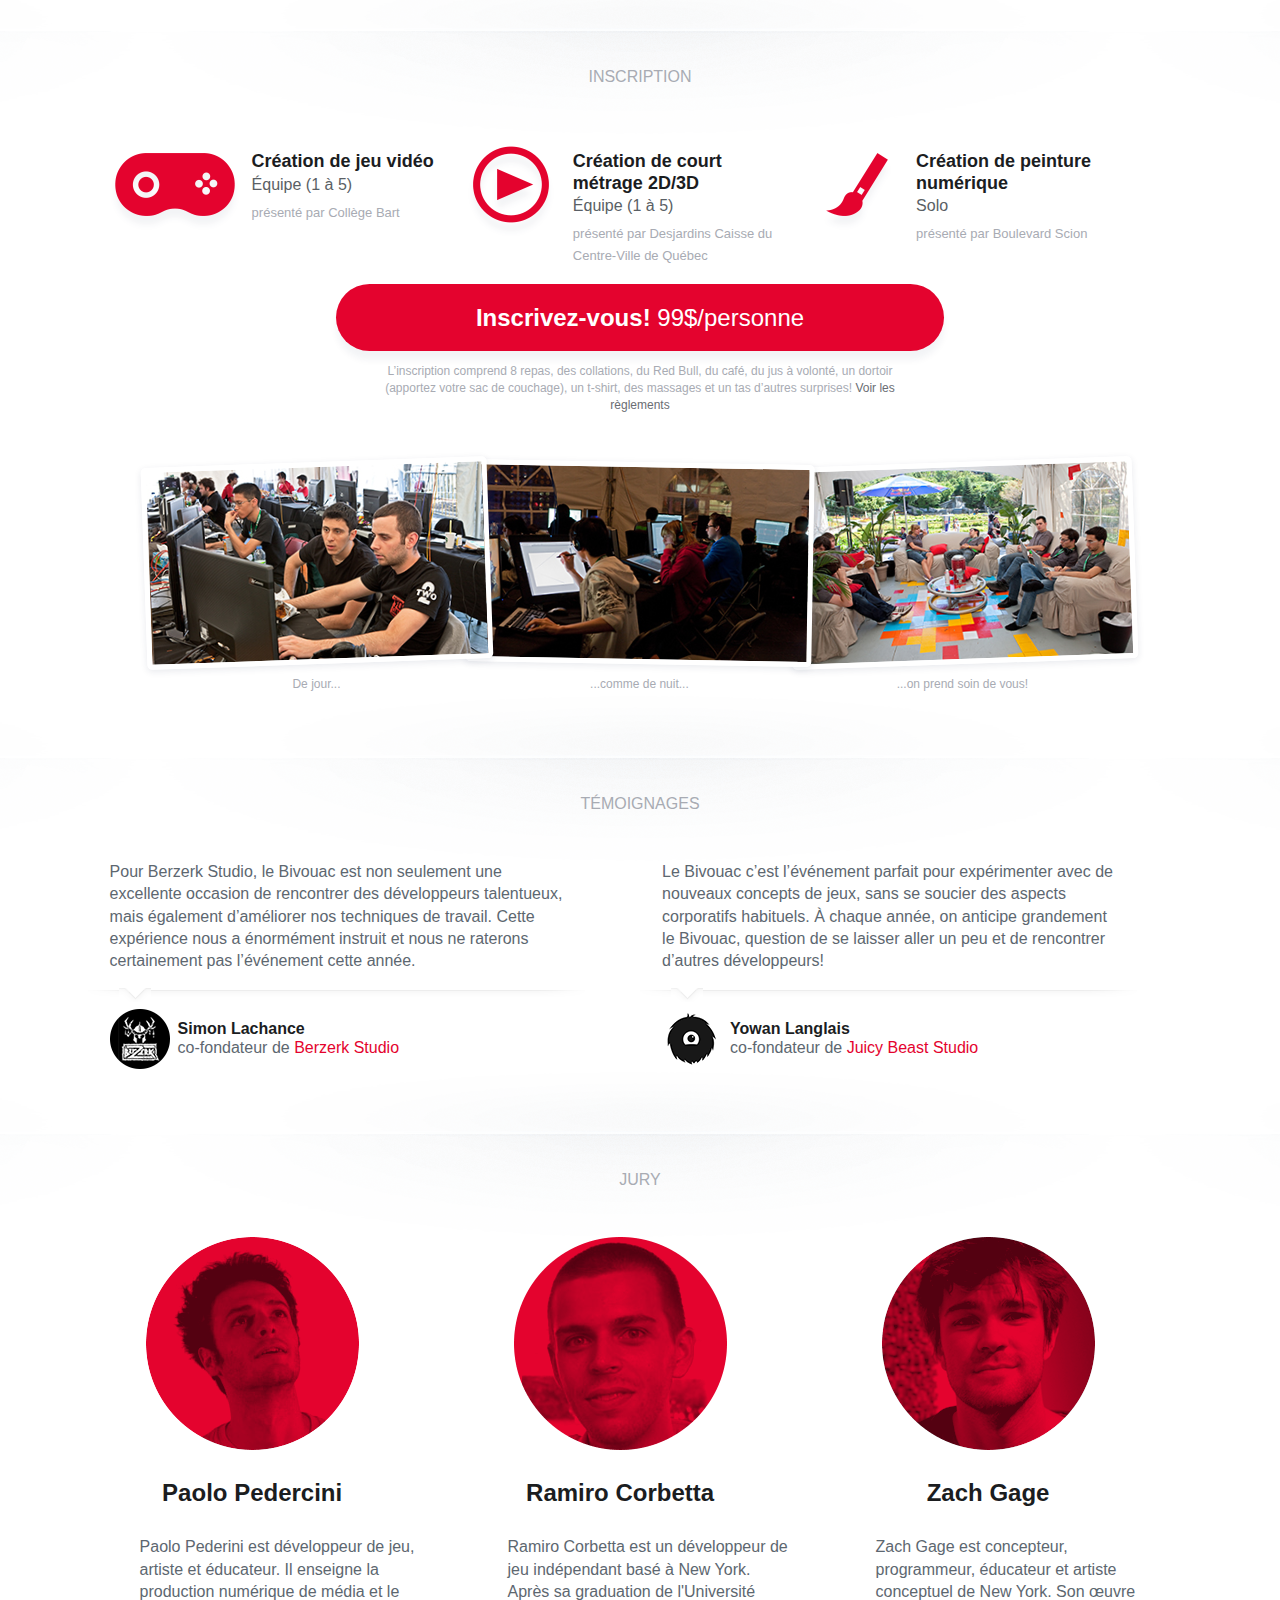
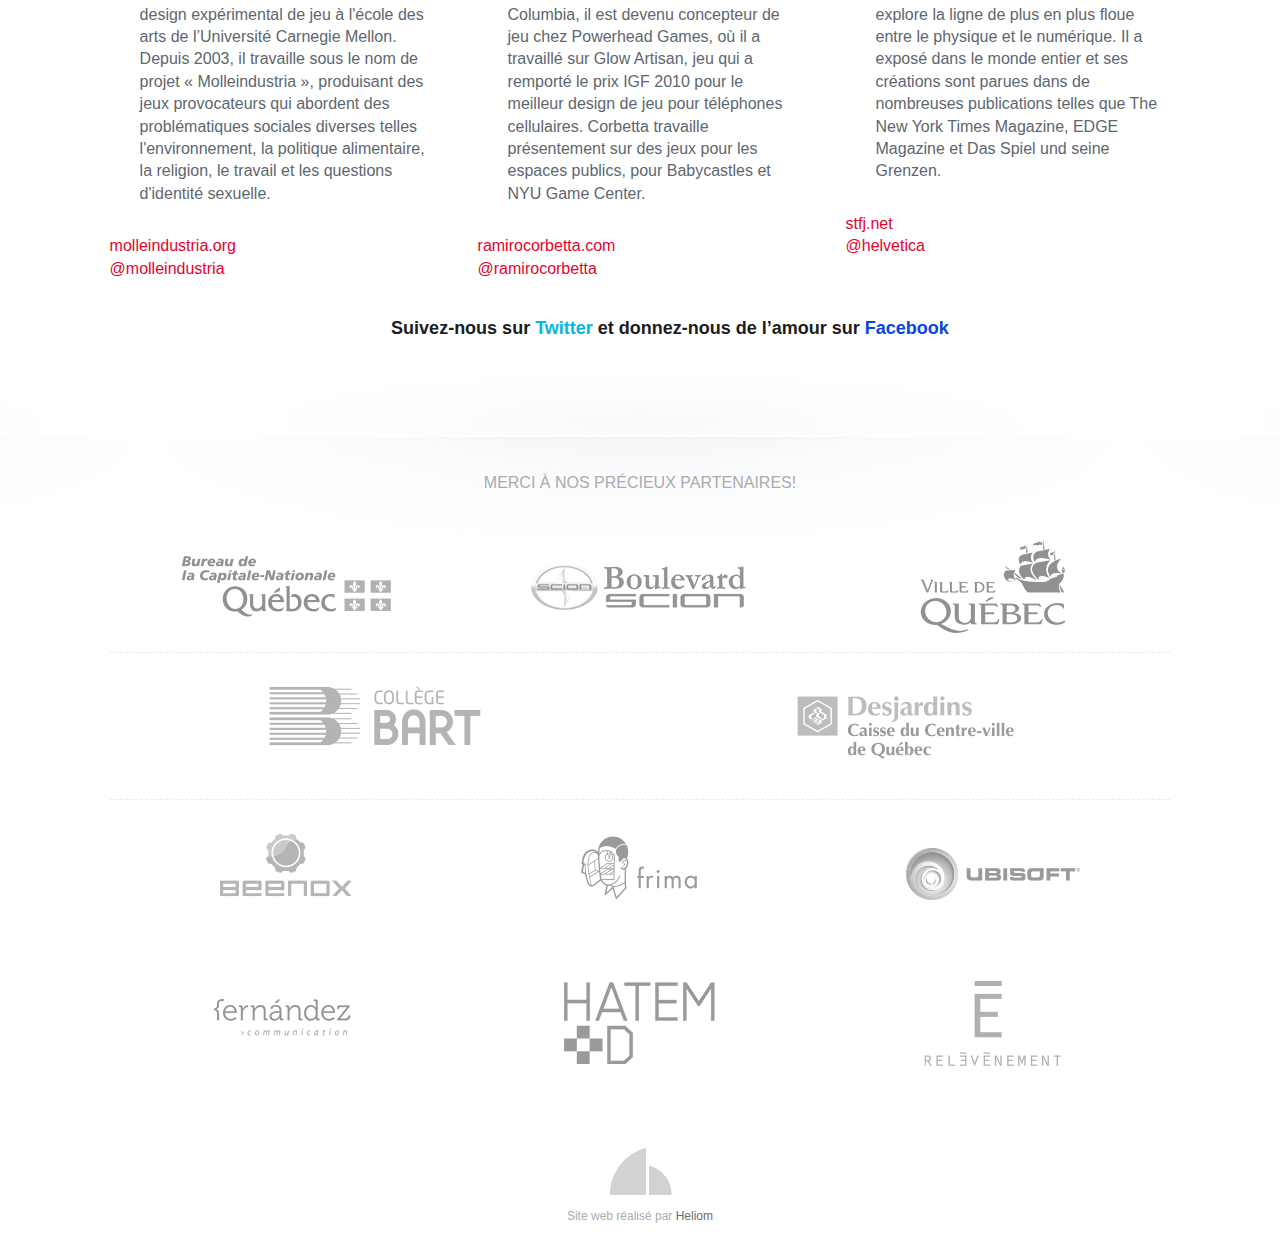
==== commit 28995f87: "Add livestream" ====
--- a/index.html
+++ b/index.html
@@ -65,6 +65,27 @@
         <p class="col col-2">
           Le Bivouac c’est <b>48 heures</b> pour <b>créer un jeu vidéo</b>, un <b>court-métrage 2D/3D</b> ou une <b>peinture numérique</b>! Les participants courent la chance de gagner <b>plus de 10 000$ en prix</b>. Le dimanche 17 juin toute la ville de Québec est invitée à venir essayer les créations et assister à leur présentation sur scène!
         </p>
+      </div>
+    </section>
+
+    <section id="broadcast">
+        <div class="col">
+          <span>Diffusion en direct animée par</span>
+          <ul>
+            <li>
+              <img src="images/camille-dg.png" alt="Camille DG">
+              <h3><a href="http://camilledg.com/">Camille DG</a> <small>Animatrice</small></h3>
+            </li>
+            <li>
+              <img src="images/adam-atomic.png" alt="Adam Atomic">
+              <h3><a href="http://www.adamatomic.com/">Adam Atomic</a> <small>Analyste jeux vidéo</small></h3>
+            </li>
+          </ul>
+        </div>
+      <div class="wrap">
+        <iframe width="640" height="385" src="http://cdn.livestream.com/embed/bivouacboulevardscion?layout=4&color=0xe7e7e7&autoPlay=false&mute=false&iconColorOver=0x888888&iconColor=0x777777&allowchat=true&height=385&width=640" frameborder="0" scrolling="no"></iframe>
+        <p>Trois émissions d'une heure animées - jeudi et vendredi 21h00 & samedi 20h30. Dévoilement des jeux devant jury, dimanche à partir de 9h00. Diffusion live 24/24 du jeudi midi au dimanche soir. <a href="http://www.livestream.com/bivouacboulevardscion">Page Livestream avec clavardage!</a></p>
+        <p class="iphone_link"><a href="http://www.livestream.com/bivouacboulevardscion">Regarder en direct sur livestream!</a></p>
       </div>
     </section>
 
@@ -189,19 +210,6 @@
             <a href="http://twitter.com/helvetica">@helvetica</a>
           </figcaption>
         </figure>
-        <div class="col">
-          <span>Diffusion en direct animée par</span>
-          <ul>
-            <li>
-              <img src="images/camille-dg.png" alt="Camille DG">
-              <h3><a href="http://camilledg.com/">Camille DG</a> <small>Animatrice</small></h3>
-            </li>
-            <li>
-              <img src="images/adam-atomic.png" alt="Adam Atomic">
-              <h3><a href="http://www.adamatomic.com/">Adam Atomic</a> <small>Analyste jeux vidéo</small></h3>
-            </li>
-          </ul>
-        </div>
         <p class="social">Suivez-nous sur <a href="http://twitter.com/bivouacurbain" class="tw">Twitter</a> et donnez-nous de l’amour sur <a href="https://www.facebook.com/Bivouacurbain" class="fb">Facebook</a></p>
       </div>
     </section>
--- a/css/styles.css
+++ b/css/styles.css
@@ -135,13 +135,15 @@
 ol:after,
 #testimonials blockquote div:after,
 #judges div.col:after,
+#broadcast div.col:after,
 #sponsors ul:after {
   display: block;
   content: '';
   clear: both;
 }
 .newline:after,
-#judges figure a:after {
+#judges figure a:after,
+#broadcast figure a:after {
   content: '\A';
   white-space: pre;
 }
@@ -581,16 +583,37 @@
   font-weight: 700;
   color: #1b1d1f;
 }
-#judges figure {
+#judges iframe,
+#broadcast iframe {
+  border: 0;
+  outline: 0;
+  width: 640px;
+  margin: 80px auto;
+  display: block;
+}
+#judges p,
+#broadcast p {
+  width: 100%;
+  margin: 30px;
+}
+#judges .iphone_link,
+#broadcast .iphone_link {
+  display: none;
+}
+#judges figure,
+#broadcast figure {
   padding-right: 5.5%;
   text-align: center;
 }
 #judges figure p,
-#judges figure a {
+#broadcast figure p,
+#judges figure a,
+#broadcast figure a {
   display: block;
   text-align: left;
 }
-#judges div.col {
+#judges div.col,
+#broadcast div.col {
   color: #1b1d1f;
   padding-top: 5.5em;
   float: none;
@@ -598,29 +621,36 @@
   margin: 0 auto;
   text-align: center;
 }
-#judges div.col span {
+#judges div.col span,
+#broadcast div.col span {
   font-size: 24px;
   font-size: 2.4rem;
   font-weight: 700;
   padding: 0.5em 0 0;
 }
 #judges div.col ul,
-#judges div.col li {
+#broadcast div.col ul,
+#judges div.col li,
+#broadcast div.col li {
   display: inline-block;
   text-align: left;
 }
-#judges div.col ul {
+#judges div.col ul,
+#broadcast div.col ul {
   padding: 0 0 0 3.75em;
 }
-#judges div.col li {
+#judges div.col li,
+#broadcast div.col li {
   position: relative;
   top: 1em;
 }
-#judges div.col li + li {
+#judges div.col li + li,
+#broadcast div.col li + li {
   position: relative;
   padding: 0 0 0 5.4em;
 }
-#judges div.col li + li:after {
+#judges div.col li + li:after,
+#broadcast div.col li + li:after {
   display: block;
   content: '+';
   position: absolute;
@@ -631,7 +661,8 @@
   font-size: 2.1rem;
   line-height: 0;
 }
-#judges div.col h3 {
+#judges div.col h3,
+#broadcast div.col h3 {
   margin: 0;
   float: left;
   font-size: 16px;
@@ -639,17 +670,20 @@
   line-height: 1.25;
   padding: 0.85em 0 0 1.1em;
 }
-#judges div.col small {
+#judges div.col small,
+#broadcast div.col small {
   display: block;
   color: #5d6770;
   font-weight: 400;
   font-size: 16px;
   font-size: 1.6rem;
 }
-#judges div.col img {
+#judges div.col img,
+#broadcast div.col img {
   float: left;
 }
-#judges .social {
+#judges .social,
+#broadcast .social {
   clear: left;
   font-size: 18px;
   font-size: 1.8rem;
@@ -658,10 +692,12 @@
   text-align: center;
   padding: 2em 0 0;
 }
-#judges .tw {
+#judges .tw,
+#broadcast .tw {
   color: #03b7e4;
 }
-#judges .fb {
+#judges .fb,
+#broadcast .fb {
   color: #0348e4;
 }
 #sponsors {
@@ -1237,28 +1273,49 @@
   #testimonials blockquote:after {
     left: 5px;
   }
-  #judges div.col {
+  #judges iframe,
+  #broadcast iframe {
+    display: none;
+  }
+  #judges p.iphone_link,
+  #broadcast p.iphone_link {
+    display: block;
+  }
+  #judges p.iphone_link a,
+  #broadcast p.iphone_link a {
+    font-size: 18px;
+    text-align: center;
+    margin: 10px;
+  }
+  #judges div.col,
+  #broadcast div.col {
     width: 100%;
     float: none;
   }
-  #judges div.col span {
+  #judges div.col span,
+  #broadcast div.col span {
     font-size: 22px;
     font-size: 2.2rem;
   }
-  #judges div.col h3 {
+  #judges div.col h3,
+  #broadcast div.col h3 {
     padding-left: 0.3em;
   }
-  #judges div.col ul {
+  #judges div.col ul,
+  #broadcast div.col ul {
     width: 100%;
   }
-  #judges div.col li img {
+  #judges div.col li img,
+  #broadcast div.col li img {
     width: 42px;
   }
-  #judges div.col li + li {
+  #judges div.col li + li,
+  #broadcast div.col li + li {
     float: right;
     padding-left: 0;
   }
-  #judges div.col li + li:after {
+  #judges div.col li + li:after,
+  #broadcast div.col li + li:after {
     display: none;
   }
 }
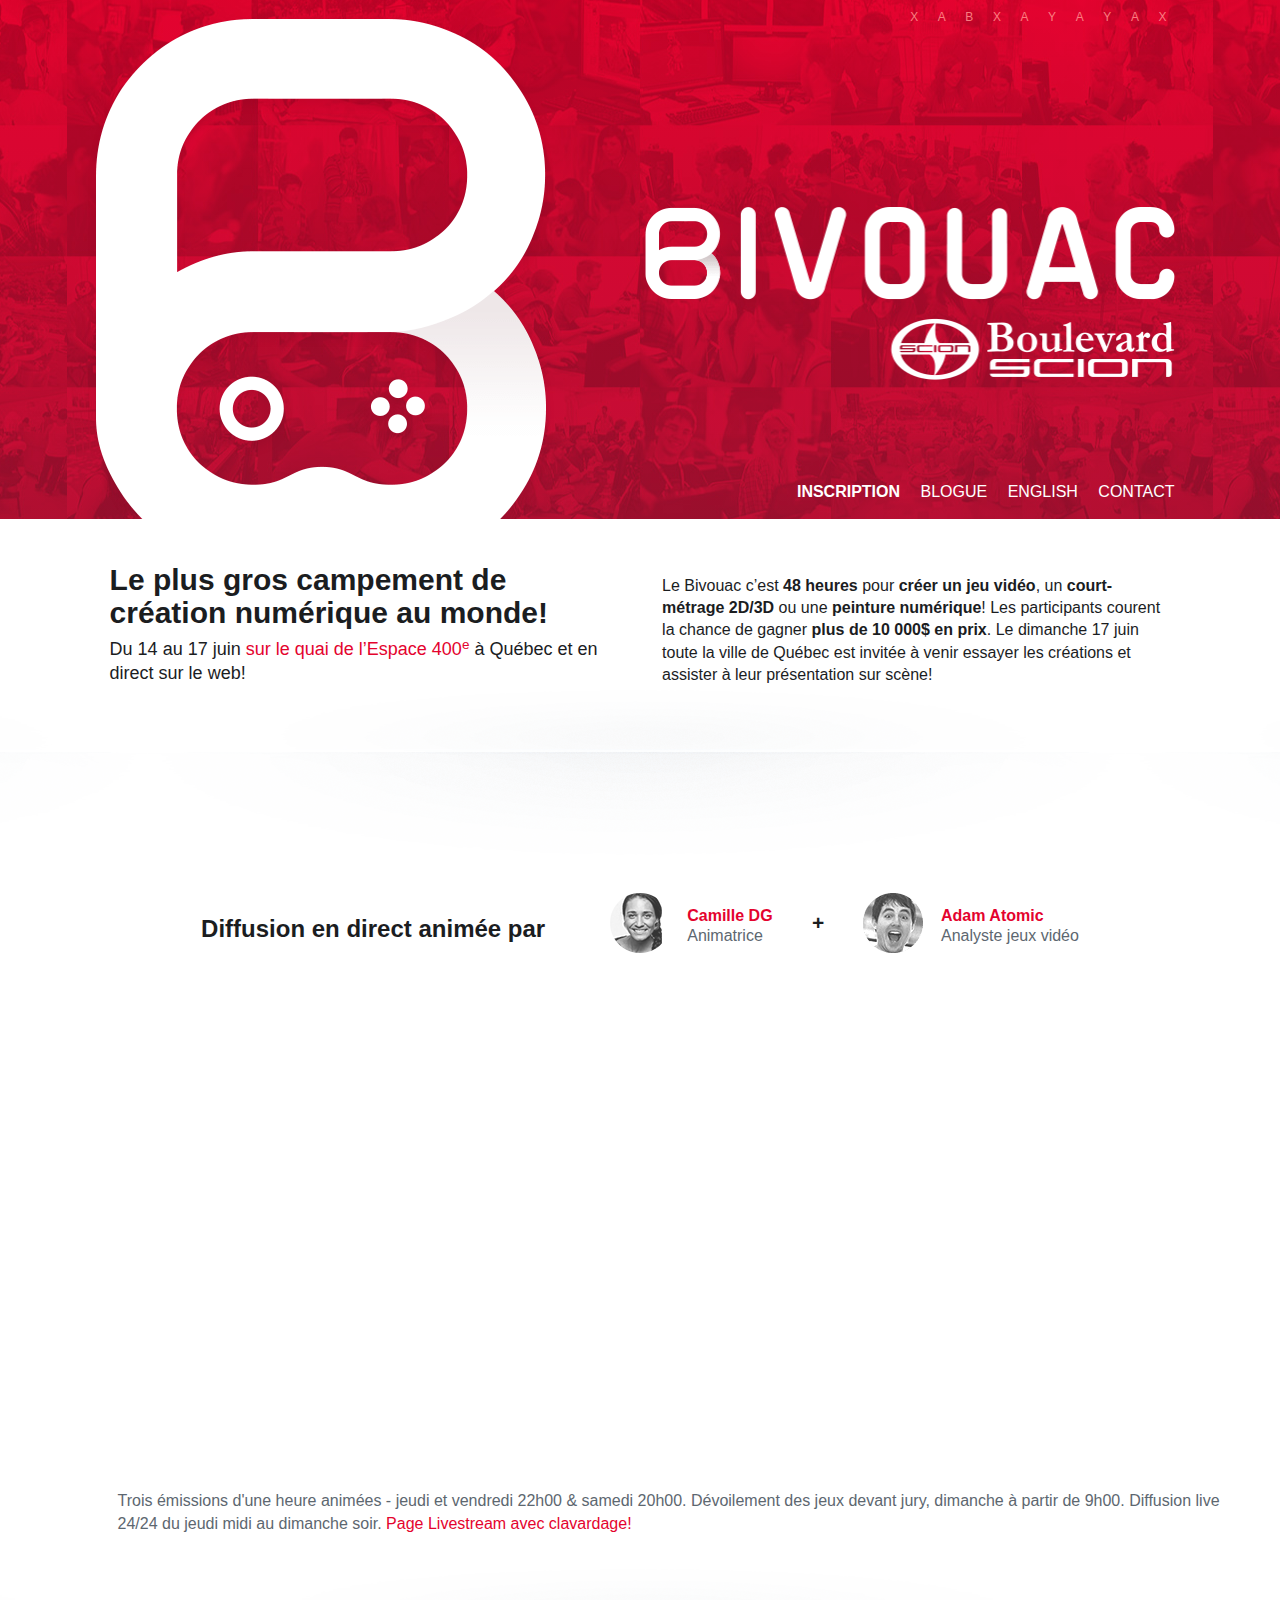
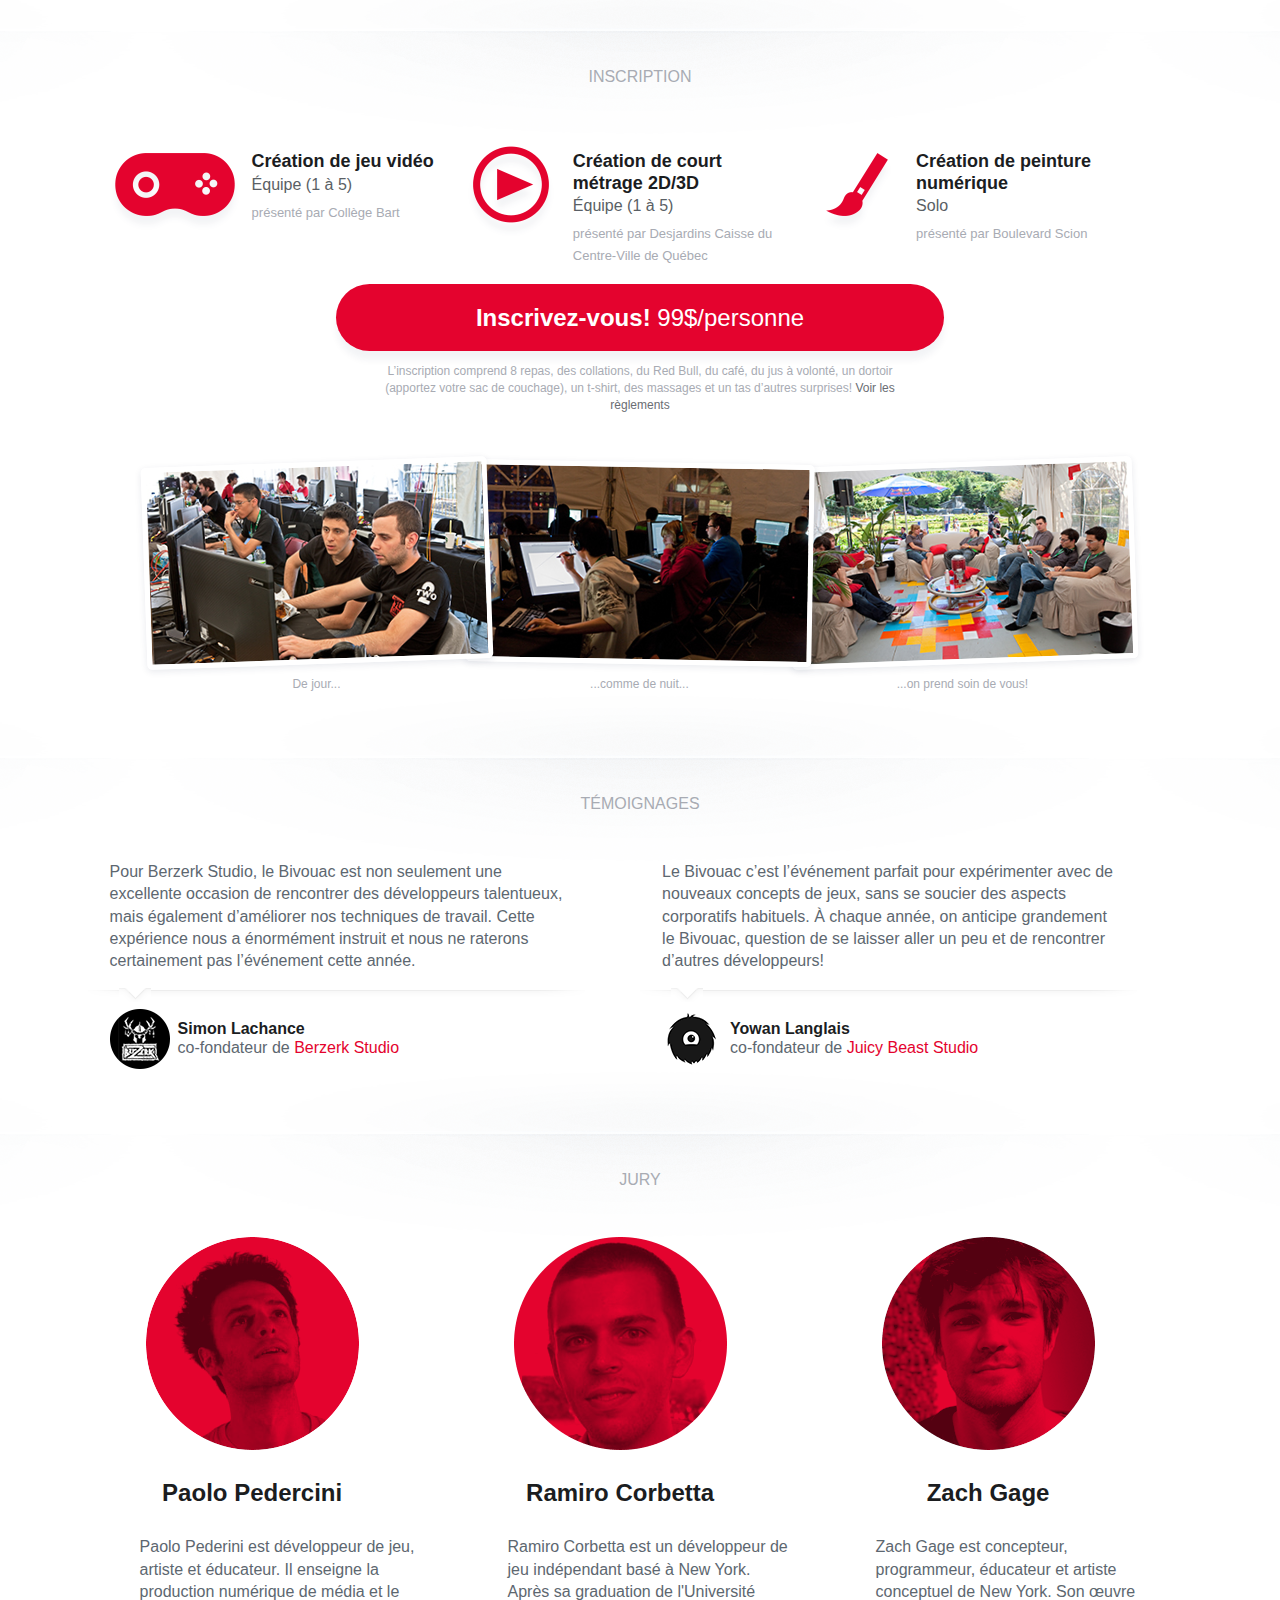
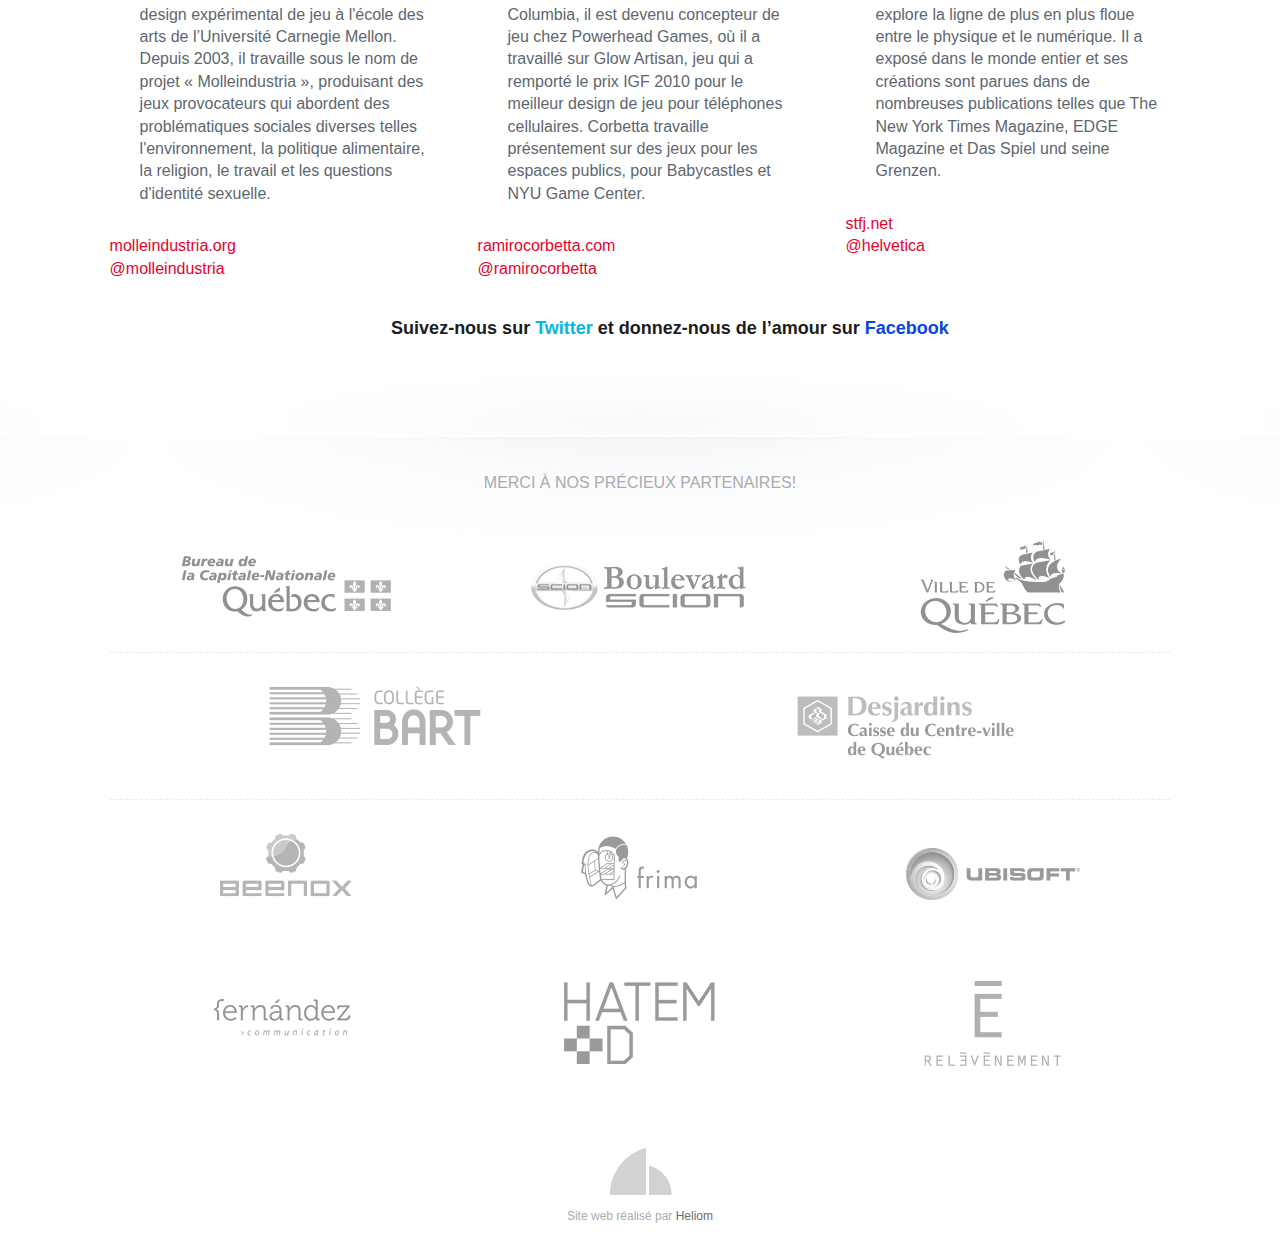
==== commit 62801a37: "Update broadcast hours" ====
--- a/index.html
+++ b/index.html
@@ -84,7 +84,7 @@
         </div>
       <div class="wrap">
         <iframe width="640" height="385" src="http://cdn.livestream.com/embed/bivouacboulevardscion?layout=4&color=0xe7e7e7&autoPlay=false&mute=false&iconColorOver=0x888888&iconColor=0x777777&allowchat=true&height=385&width=640" frameborder="0" scrolling="no"></iframe>
-        <p>Trois émissions d'une heure animées - jeudi et vendredi 21h00 & samedi 20h30. Dévoilement des jeux devant jury, dimanche à partir de 9h00. Diffusion live 24/24 du jeudi midi au dimanche soir. <a href="http://www.livestream.com/bivouacboulevardscion">Page Livestream avec clavardage!</a></p>
+        <p>Trois émissions d'une heure animées - jeudi et vendredi 22h00 & samedi 20h00. Dévoilement des jeux devant jury, dimanche à partir de 9h00. Diffusion live 24/24 du jeudi midi au dimanche soir. <a href="http://www.livestream.com/bivouacboulevardscion">Page Livestream avec clavardage!</a></p>
         <p class="iphone_link"><a href="http://www.livestream.com/bivouacboulevardscion">Regarder en direct sur livestream!</a></p>
       </div>
     </section>
